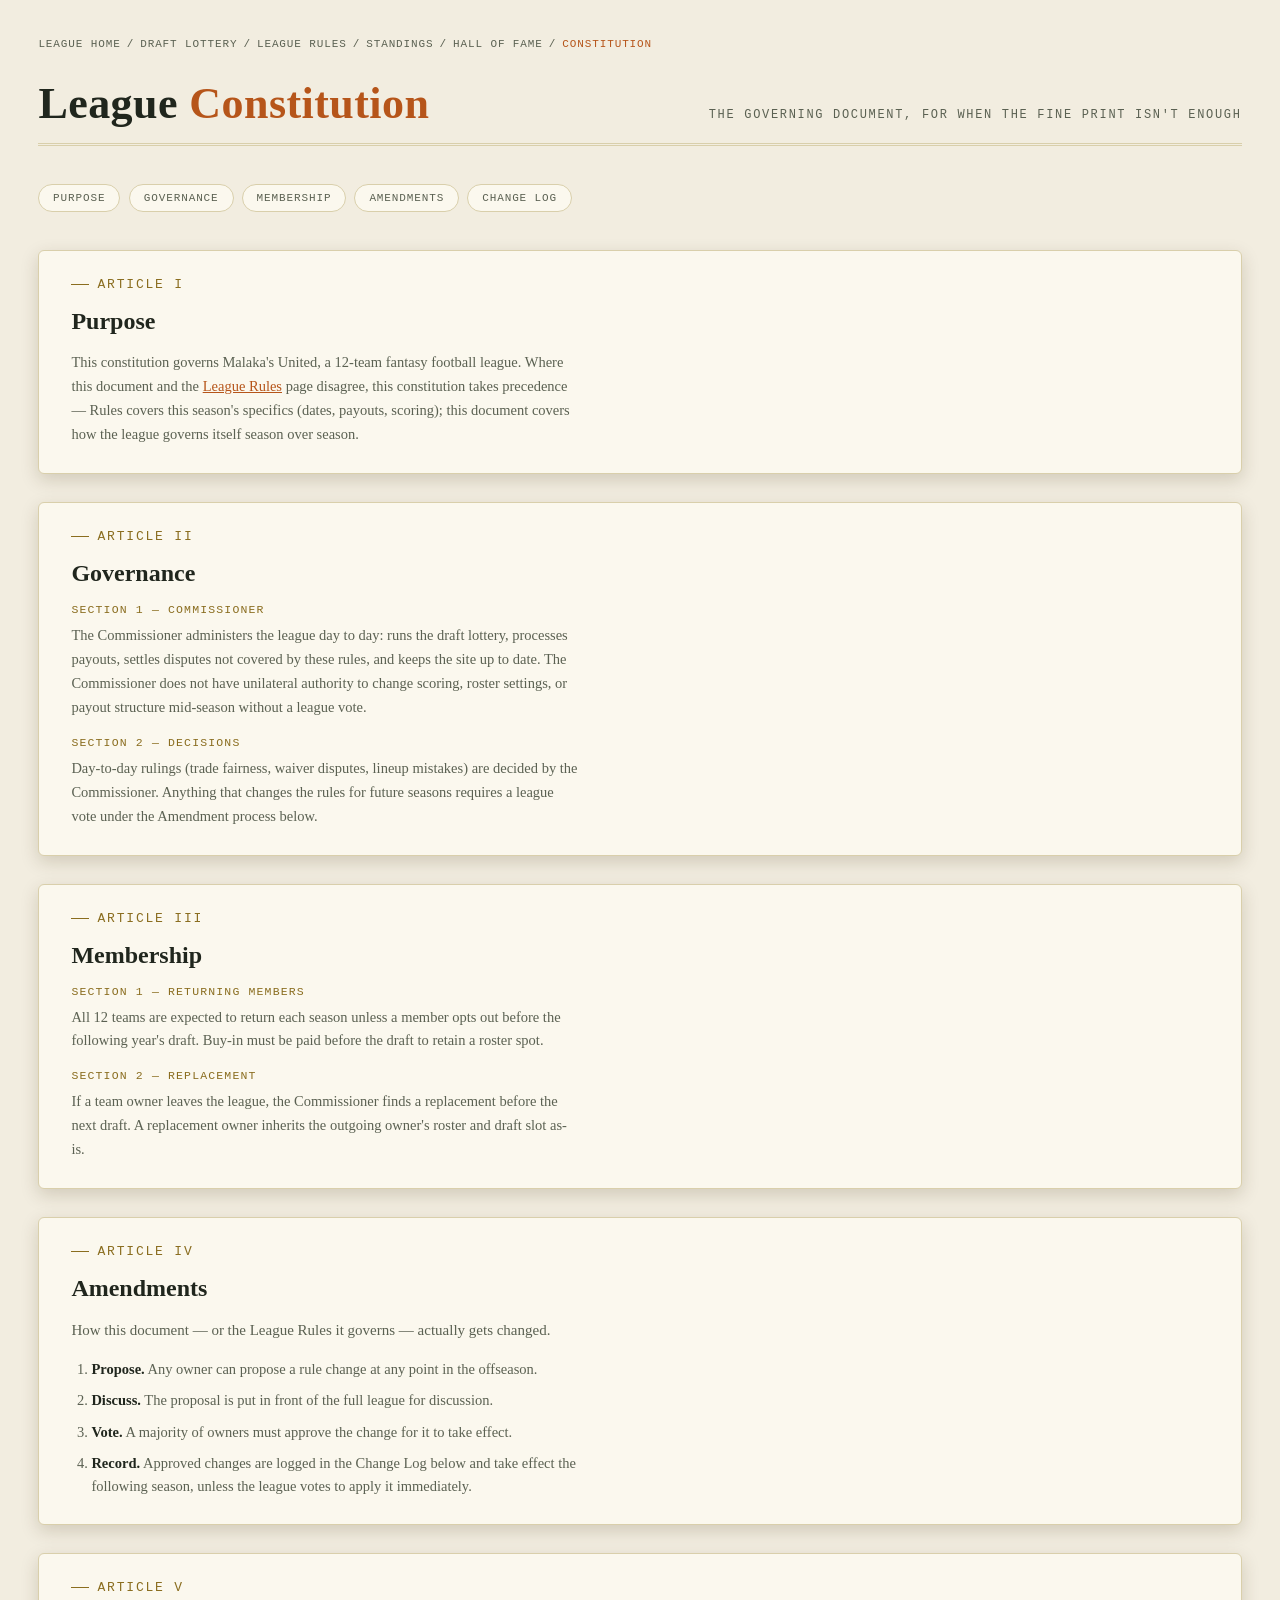
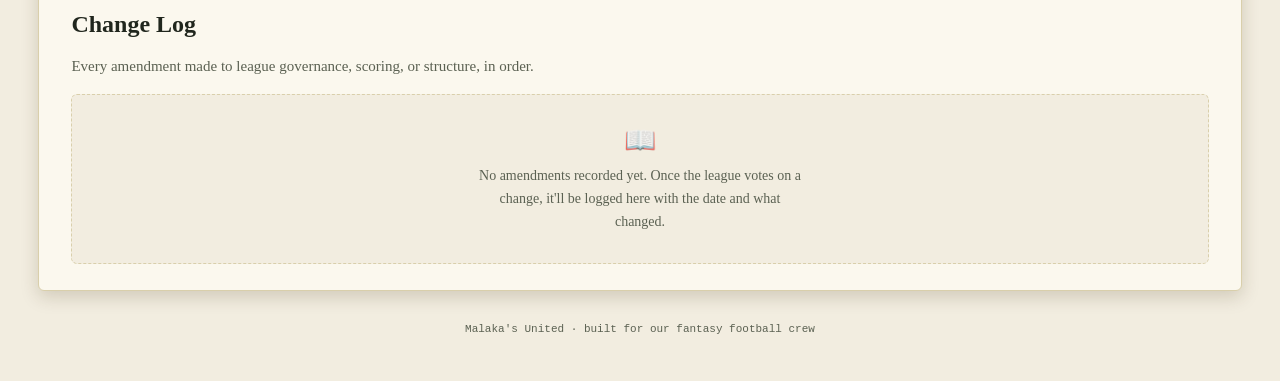
==== constitution.html @ d016aa31 "Add Hall of Fame page with league history synced from ESPN Pulls final standings for every completed" ====
<!doctype html>
<html lang="en">
<head>
<meta charset="utf-8">
<meta name="viewport" content="width=device-width, initial-scale=1">
<title>League Constitution</title>
<style>
  @media (prefers-color-scheme: dark) {
    :root:not([data-theme="light"]) {
      --ground: #0a120d;
      --track: #132018;
      --track-line: #24382c;
      --rail: #f4efe2;
      --rail-dim: #a9b8ac;
      --paper: #16261c;
      --paper-line: #2b3f31;
      --accent: #ffb020;
      --accent-dim: #a87418;
      --brass: #c9a227;
      --win: #7fd858;
      --shadow: rgba(0,0,0,0.5);
    }
  }
  :root[data-theme="dark"] {
    --ground: #0a120d;
    --track: #132018;
    --track-line: #24382c;
    --rail: #f4efe2;
    --rail-dim: #a9b8ac;
    --paper: #16261c;
    --paper-line: #2b3f31;
    --accent: #ffb020;
    --accent-dim: #a87418;
    --brass: #c9a227;
    --win: #7fd858;
    --shadow: rgba(0,0,0,0.5);
  }
  :root {
    --ground: #f2ede0;
    --track: #dcd0ad;
    --track-line: #c3b489;
    --rail: #20261d;
    --rail-dim: #5b6152;
    --paper: #fbf8ee;
    --paper-line: #d9cfab;
    --accent: #b6551a;
    --accent-dim: #8a4114;
    --brass: #8a6d1f;
    --win: #2f7a2f;
    --shadow: rgba(60,45,10,0.18);
  }

  * { box-sizing: border-box; }
  body {
    background: var(--ground);
    color: var(--rail);
    font-family: Georgia, "Iowan Old Style", "Palatino Linotype", serif;
    margin: 0;
    padding: clamp(16px, 3vw, 40px);
    display: flex;
    flex-direction: column;
    gap: 28px;
    min-height: 100vh;
  }
  ::selection { background: var(--accent); color: var(--ground); }
  h1, h2, h3 { text-wrap: balance; margin: 0; }
  a { color: inherit; }

  .site-nav {
    display: flex;
    align-items: center;
    gap: 6px;
    flex-wrap: wrap;
    font-family: ui-monospace, "SF Mono", Menlo, Consolas, monospace;
    font-size: 11px;
    letter-spacing: 0.08em;
    text-transform: uppercase;
    color: var(--rail-dim);
  }
  .site-nav a { text-decoration: none; color: var(--rail-dim); }
  .site-nav a:hover { color: var(--accent); }
  .site-nav .current { color: var(--accent); }

  .masthead {
    display: flex;
    justify-content: space-between;
    align-items: baseline;
    flex-wrap: wrap;
    gap: 8px 24px;
    border-bottom: 3px double var(--paper-line);
    padding-bottom: 14px;
  }
  .masthead .title {
    font-size: clamp(28px, 4.2vw, 44px);
    font-weight: 700;
    letter-spacing: 0.01em;
  }
  .masthead .title em {
    font-style: normal;
    color: var(--accent);
  }
  .masthead .sub {
    font-family: ui-monospace, "SF Mono", Menlo, Consolas, monospace;
    font-size: 12px;
    letter-spacing: 0.14em;
    text-transform: uppercase;
    color: var(--rail-dim);
  }

  .toc {
    display: flex;
    flex-wrap: wrap;
    gap: 8px;
    position: sticky;
    top: 0;
    z-index: 5;
    background: var(--ground);
    padding: 10px 0;
  }
  .toc a {
    font-family: ui-monospace, monospace;
    font-size: 11px;
    letter-spacing: 0.08em;
    text-transform: uppercase;
    text-decoration: none;
    color: var(--rail-dim);
    border: 1px solid var(--paper-line);
    background: var(--paper);
    border-radius: 999px;
    padding: 7px 14px;
    transition: color 0.15s ease, border-color 0.15s ease;
  }
  .toc a:hover { color: var(--accent); border-color: var(--accent); }

  .section-label {
    font-family: ui-monospace, monospace;
    font-size: 13px;
    letter-spacing: 0.14em;
    text-transform: uppercase;
    color: var(--brass);
    display: flex;
    align-items: center;
    gap: 8px;
  }
  .section-label::before {
    content: "";
    width: 18px;
    height: 1px;
    background: var(--brass);
    display: inline-block;
  }

  .rule-section {
    scroll-margin-top: 56px;
    background: var(--paper);
    border: 1px solid var(--paper-line);
    border-radius: 6px;
    padding: 26px clamp(18px, 3vw, 32px);
    box-shadow: 0 6px 18px var(--shadow);
    display: flex;
    flex-direction: column;
    gap: 16px;
  }
  .rule-section h2 { font-size: 24px; }
  .rule-section > p.lede {
    color: var(--rail-dim);
    font-size: 15px;
    line-height: 1.6;
    max-width: 70ch;
  }
  .rule-section p {
    margin: 0;
    font-size: 14.5px;
    line-height: 1.65;
    color: var(--rail-dim);
    max-width: 70ch;
  }
  .rule-section p strong { color: var(--rail); }
  .rule-section ol, .rule-section ul {
    margin: 0;
    padding-left: 20px;
    display: flex;
    flex-direction: column;
    gap: 8px;
    max-width: 70ch;
  }
  .rule-section li {
    font-size: 14.5px;
    line-height: 1.6;
    color: var(--rail-dim);
  }
  .rule-section li strong { color: var(--rail); }

  .article {
    display: flex;
    flex-direction: column;
    gap: 8px;
  }
  .article-title {
    font-family: ui-monospace, monospace;
    font-size: 11.5px;
    letter-spacing: 0.1em;
    text-transform: uppercase;
    color: var(--brass);
  }

  table {
    width: 100%;
    border-collapse: collapse;
    font-size: 14px;
  }
  .table-wrap { overflow-x: auto; }
  th, td {
    text-align: left;
    padding: 10px 12px;
    border-bottom: 1px solid var(--paper-line);
    vertical-align: top;
  }
  th {
    font-family: ui-monospace, monospace;
    font-size: 10.5px;
    letter-spacing: 0.1em;
    text-transform: uppercase;
    color: var(--rail-dim);
    font-weight: 400;
  }
  tbody tr:last-child td { border-bottom: none; }

  .empty-state {
    display: flex;
    flex-direction: column;
    align-items: center;
    text-align: center;
    gap: 8px;
    padding: 30px 20px;
    border: 1px dashed var(--paper-line);
    border-radius: 6px;
    background: var(--ground);
  }
  .empty-state .icon { font-size: 26px; opacity: 0.8; }
  .empty-state p { margin: 0; color: var(--rail-dim); font-size: 14px; max-width: 46ch; }

  footer {
    font-family: ui-monospace, monospace;
    font-size: 11px;
    color: var(--rail-dim);
    text-align: center;
    padding-top: 4px;
  }
</style>
</head>
<body>

<nav class="site-nav">
  <a href="index.html">League Home</a>
  <span aria-hidden="true">/</span>
  <a href="draft-lottery.html">Draft Lottery</a>
  <span aria-hidden="true">/</span>
  <a href="rules.html">League Rules</a>
  <span aria-hidden="true">/</span>
  <a href="standings.html">Standings</a>
  <span aria-hidden="true">/</span>
  <a href="hall-of-fame.html">Hall of Fame</a>
  <span aria-hidden="true">/</span>
  <span class="current">Constitution</span>
</nav>

<div class="masthead">
  <div class="title">League <em>Constitution</em></div>
  <div class="sub">The governing document, for when the fine print isn't enough</div>
</div>

<nav class="toc">
  <a href="#purpose">Purpose</a>
  <a href="#governance">Governance</a>
  <a href="#membership">Membership</a>
  <a href="#amendments">Amendments</a>
  <a href="#changelog">Change Log</a>
</nav>

<section class="rule-section" id="purpose">
  <div class="section-label">Article I</div>
  <h2>Purpose</h2>
  <p>
    This constitution governs Malaka's United, a 12-team fantasy football league. Where this document and the
    <a href="rules.html" style="color: var(--accent);">League Rules</a> page disagree, this constitution takes
    precedence &mdash; Rules covers this season's specifics (dates, payouts, scoring); this document covers how
    the league governs itself season over season.
  </p>
</section>

<section class="rule-section" id="governance">
  <div class="section-label">Article II</div>
  <h2>Governance</h2>

  <div class="article">
    <div class="article-title">Section 1 &mdash; Commissioner</div>
    <p>
      The Commissioner administers the league day to day: runs the draft lottery, processes payouts, settles
      disputes not covered by these rules, and keeps the site up to date. The Commissioner does not have unilateral
      authority to change scoring, roster settings, or payout structure mid-season without a league vote.
    </p>
  </div>

  <div class="article">
    <div class="article-title">Section 2 &mdash; Decisions</div>
    <p>
      Day-to-day rulings (trade fairness, waiver disputes, lineup mistakes) are decided by the Commissioner.
      Anything that changes the rules for future seasons requires a league vote under the Amendment process below.
    </p>
  </div>
</section>

<section class="rule-section" id="membership">
  <div class="section-label">Article III</div>
  <h2>Membership</h2>

  <div class="article">
    <div class="article-title">Section 1 &mdash; Returning Members</div>
    <p>
      All 12 teams are expected to return each season unless a member opts out before the following year's draft.
      Buy-in must be paid before the draft to retain a roster spot.
    </p>
  </div>

  <div class="article">
    <div class="article-title">Section 2 &mdash; Replacement</div>
    <p>
      If a team owner leaves the league, the Commissioner finds a replacement before the next draft. A
      replacement owner inherits the outgoing owner's roster and draft slot as-is.
    </p>
  </div>
</section>

<section class="rule-section" id="amendments">
  <div class="section-label">Article IV</div>
  <h2>Amendments</h2>
  <p class="lede">How this document &mdash; or the League Rules it governs &mdash; actually gets changed.</p>
  <ol>
    <li><strong>Propose.</strong> Any owner can propose a rule change at any point in the offseason.</li>
    <li><strong>Discuss.</strong> The proposal is put in front of the full league for discussion.</li>
    <li><strong>Vote.</strong> A majority of owners must approve the change for it to take effect.</li>
    <li><strong>Record.</strong> Approved changes are logged in the Change Log below and take effect the following season, unless the league votes to apply it immediately.</li>
  </ol>
</section>

<section class="rule-section" id="changelog">
  <div class="section-label">Article V</div>
  <h2>Change Log</h2>
  <p class="lede">Every amendment made to league governance, scoring, or structure, in order.</p>
  <div id="changelogContent"></div>
</section>

<footer>Malaka's United &middot; built for our fantasy football crew</footer>

<script>
(function () {
  "use strict";

  // ---- EDIT THIS SECTION as amendments get voted in -------------------------
  // Add one entry per approved change: { date: "Month Year", summary: "What changed and why." }
  var CHANGELOG = [];
  // ------------------------------------------------------------------------

  var el = document.getElementById("changelogContent");

  if (!CHANGELOG.length) {
    el.innerHTML =
      '<div class="empty-state"><div class="icon">📖</div>' +
      "<p>No amendments recorded yet. Once the league votes on a change, it'll be logged here with the date and what changed.</p></div>";
  } else {
    var rows = CHANGELOG.map(function (c) {
      return "<tr><td>" + c.date + "</td><td>" + c.summary + "</td></tr>";
    }).join("");
    el.innerHTML =
      '<div class="table-wrap"><table><thead><tr><th>Date</th><th>Change</th></tr></thead><tbody>' +
      rows + "</tbody></table></div>";
  }
})();
</script>

</body>
</html>
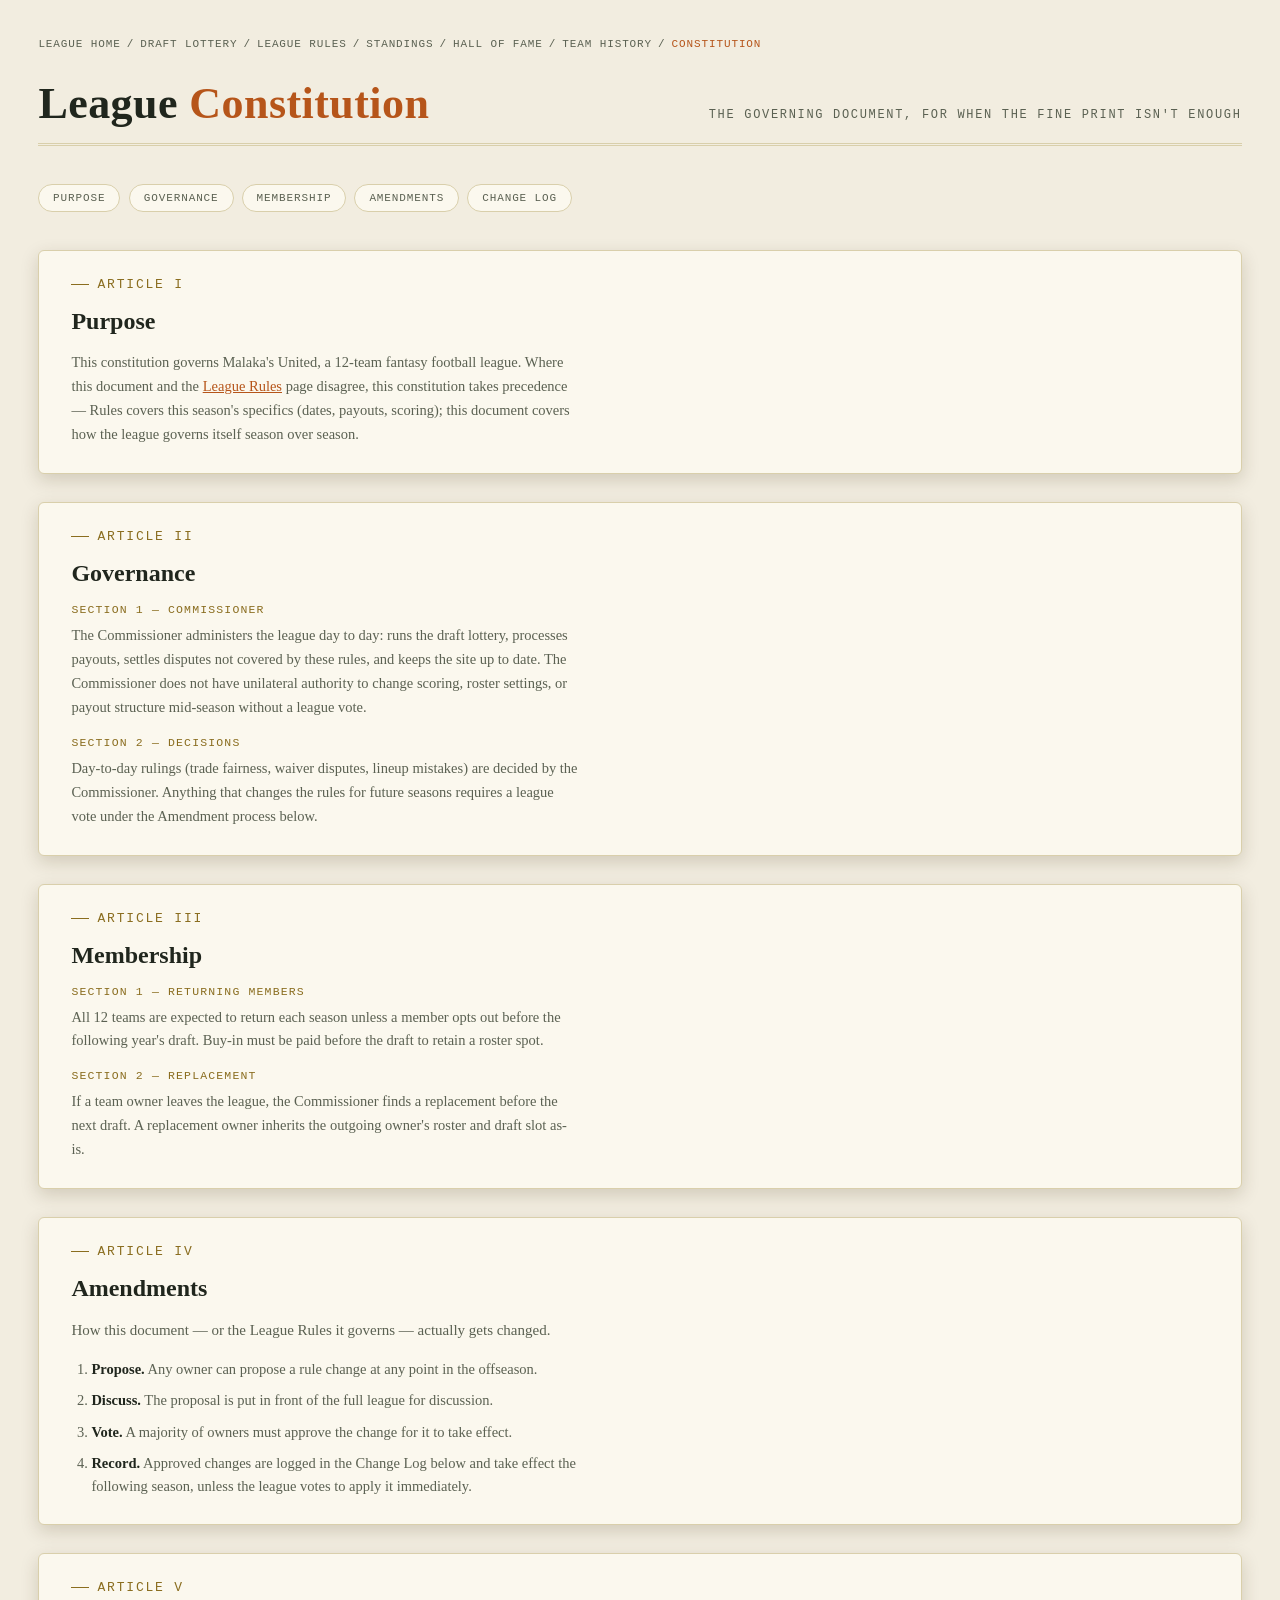
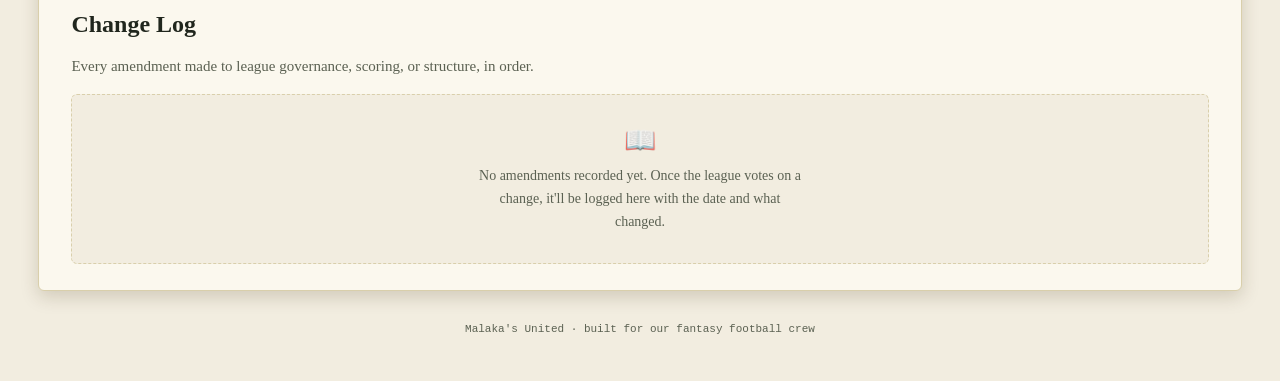
==== commit 351b7ada: "Add Team History page: scoring trends, career W-L, and head-to-head Points for/against by season (to" ====
--- a/constitution.html
+++ b/constitution.html
@@ -262,6 +262,8 @@
   <span aria-hidden="true">/</span>
   <a href="hall-of-fame.html">Hall of Fame</a>
   <span aria-hidden="true">/</span>
+  <a href="team-history.html">Team History</a>
+  <span aria-hidden="true">/</span>
   <span class="current">Constitution</span>
 </nav>
 
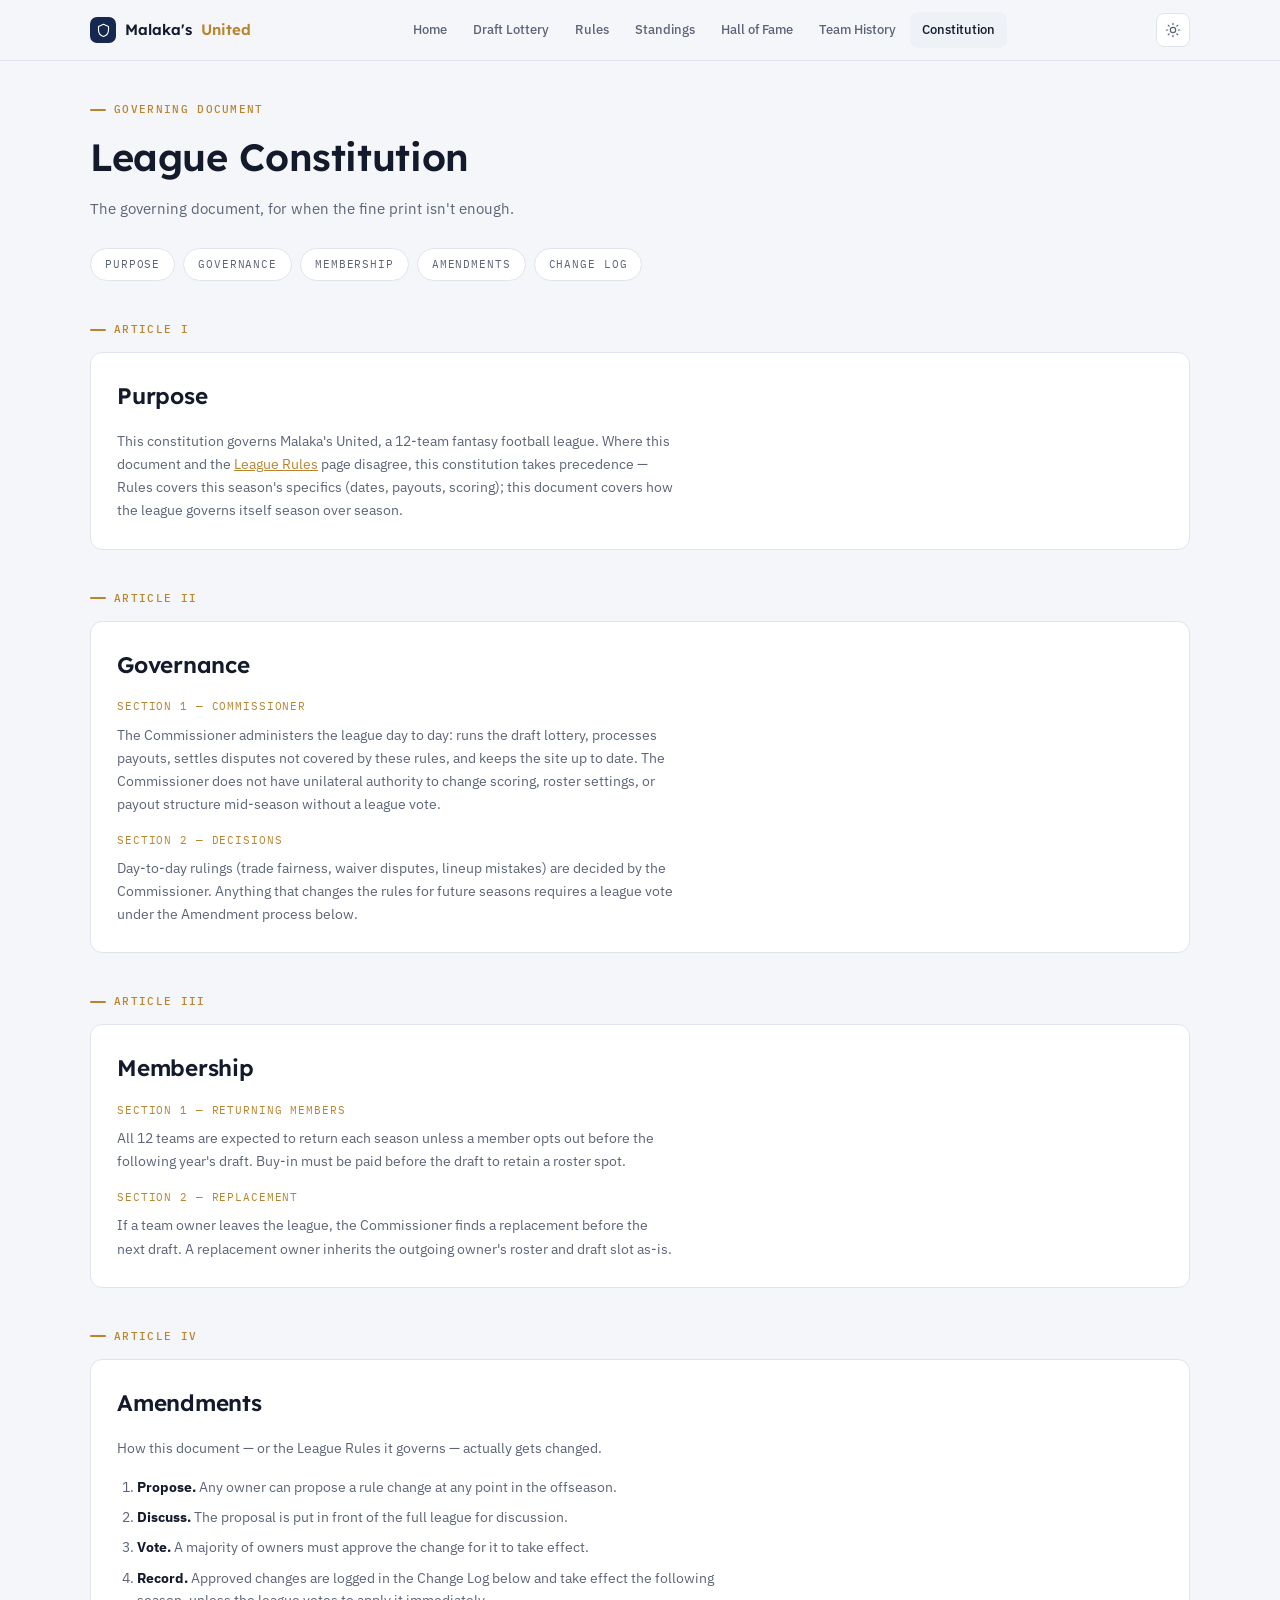
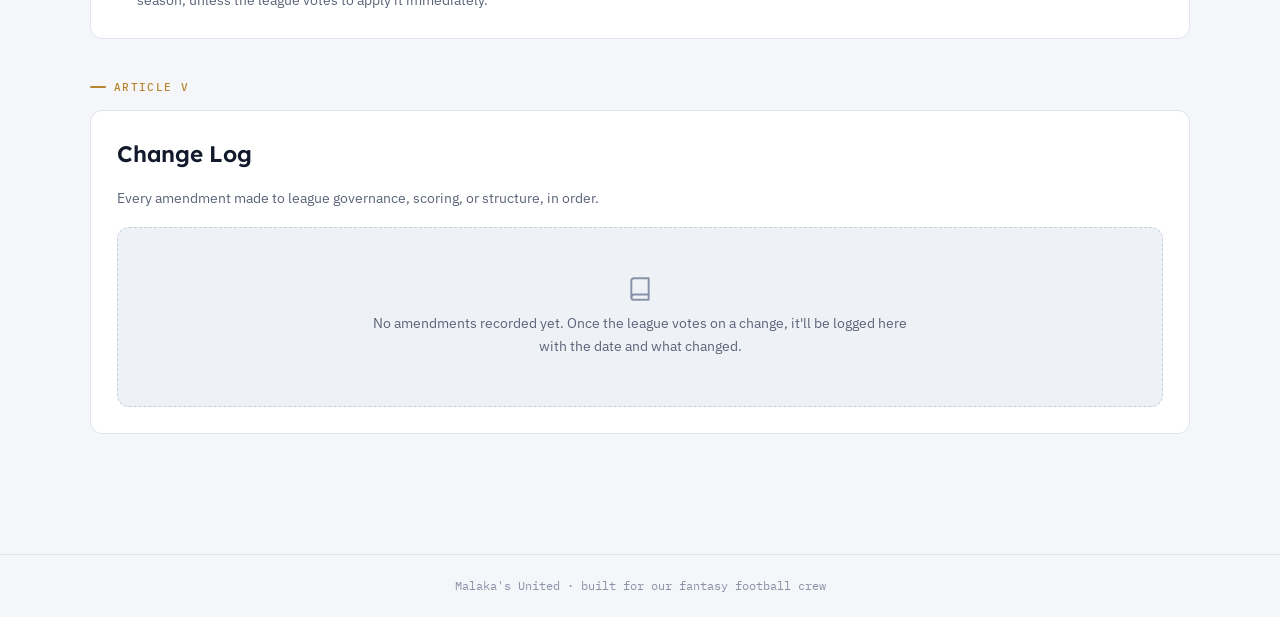
==== commit 87454cac: "Revamp entire site with a modern design system + dark/light toggle Replaces the vintage racing/parch" ====
--- a/constitution.html
+++ b/constitution.html
@@ -4,179 +4,41 @@
 <meta charset="utf-8">
 <meta name="viewport" content="width=device-width, initial-scale=1">
 <title>League Constitution</title>
+<script>(function(){try{var t=localStorage.getItem("malaka-theme");if(t==="light"||t==="dark")document.documentElement.setAttribute("data-theme",t);}catch(e){}})();</script>
+<link rel="preconnect" href="https://fonts.googleapis.com">
+<link rel="preconnect" href="https://fonts.gstatic.com" crossorigin>
+<link href="https://fonts.googleapis.com/css2?family=Lexend:wght@500;600;700&family=IBM+Plex+Sans:wght@400;500;600&family=IBM+Plex+Mono:wght@400;500&display=swap" rel="stylesheet">
+<link rel="stylesheet" href="assets/theme.css">
 <style>
-  @media (prefers-color-scheme: dark) {
-    :root:not([data-theme="light"]) {
-      --ground: #0a120d;
-      --track: #132018;
-      --track-line: #24382c;
-      --rail: #f4efe2;
-      --rail-dim: #a9b8ac;
-      --paper: #16261c;
-      --paper-line: #2b3f31;
-      --accent: #ffb020;
-      --accent-dim: #a87418;
-      --brass: #c9a227;
-      --win: #7fd858;
-      --shadow: rgba(0,0,0,0.5);
-    }
-  }
-  :root[data-theme="dark"] {
-    --ground: #0a120d;
-    --track: #132018;
-    --track-line: #24382c;
-    --rail: #f4efe2;
-    --rail-dim: #a9b8ac;
-    --paper: #16261c;
-    --paper-line: #2b3f31;
-    --accent: #ffb020;
-    --accent-dim: #a87418;
-    --brass: #c9a227;
-    --win: #7fd858;
-    --shadow: rgba(0,0,0,0.5);
-  }
-  :root {
-    --ground: #f2ede0;
-    --track: #dcd0ad;
-    --track-line: #c3b489;
-    --rail: #20261d;
-    --rail-dim: #5b6152;
-    --paper: #fbf8ee;
-    --paper-line: #d9cfab;
-    --accent: #b6551a;
-    --accent-dim: #8a4114;
-    --brass: #8a6d1f;
-    --win: #2f7a2f;
-    --shadow: rgba(60,45,10,0.18);
-  }
-
-  * { box-sizing: border-box; }
-  body {
-    background: var(--ground);
-    color: var(--rail);
-    font-family: Georgia, "Iowan Old Style", "Palatino Linotype", serif;
-    margin: 0;
-    padding: clamp(16px, 3vw, 40px);
-    display: flex;
-    flex-direction: column;
-    gap: 28px;
-    min-height: 100vh;
-  }
-  ::selection { background: var(--accent); color: var(--ground); }
-  h1, h2, h3 { text-wrap: balance; margin: 0; }
-  a { color: inherit; }
-
-  .site-nav {
-    display: flex;
-    align-items: center;
-    gap: 6px;
-    flex-wrap: wrap;
-    font-family: ui-monospace, "SF Mono", Menlo, Consolas, monospace;
-    font-size: 11px;
-    letter-spacing: 0.08em;
-    text-transform: uppercase;
-    color: var(--rail-dim);
-  }
-  .site-nav a { text-decoration: none; color: var(--rail-dim); }
-  .site-nav a:hover { color: var(--accent); }
-  .site-nav .current { color: var(--accent); }
-
-  .masthead {
-    display: flex;
-    justify-content: space-between;
-    align-items: baseline;
-    flex-wrap: wrap;
-    gap: 8px 24px;
-    border-bottom: 3px double var(--paper-line);
-    padding-bottom: 14px;
-  }
-  .masthead .title {
-    font-size: clamp(28px, 4.2vw, 44px);
-    font-weight: 700;
-    letter-spacing: 0.01em;
-  }
-  .masthead .title em {
-    font-style: normal;
-    color: var(--accent);
-  }
-  .masthead .sub {
-    font-family: ui-monospace, "SF Mono", Menlo, Consolas, monospace;
-    font-size: 12px;
-    letter-spacing: 0.14em;
-    text-transform: uppercase;
-    color: var(--rail-dim);
-  }
-
   .toc {
     display: flex;
     flex-wrap: wrap;
     gap: 8px;
-    position: sticky;
-    top: 0;
-    z-index: 5;
-    background: var(--ground);
-    padding: 10px 0;
   }
   .toc a {
-    font-family: ui-monospace, monospace;
+    font-family: "IBM Plex Mono", monospace;
     font-size: 11px;
     letter-spacing: 0.08em;
     text-transform: uppercase;
     text-decoration: none;
-    color: var(--rail-dim);
-    border: 1px solid var(--paper-line);
-    background: var(--paper);
+    color: var(--text-dim);
+    border: 1px solid var(--border);
+    background: var(--surface);
     border-radius: 999px;
     padding: 7px 14px;
-    transition: color 0.15s ease, border-color 0.15s ease;
-  }
-  .toc a:hover { color: var(--accent); border-color: var(--accent); }
-
-  .section-label {
-    font-family: ui-monospace, monospace;
-    font-size: 13px;
-    letter-spacing: 0.14em;
-    text-transform: uppercase;
-    color: var(--brass);
-    display: flex;
-    align-items: center;
-    gap: 8px;
-  }
-  .section-label::before {
-    content: "";
-    width: 18px;
-    height: 1px;
-    background: var(--brass);
-    display: inline-block;
-  }
-
-  .rule-section {
-    scroll-margin-top: 56px;
-    background: var(--paper);
-    border: 1px solid var(--paper-line);
-    border-radius: 6px;
-    padding: 26px clamp(18px, 3vw, 32px);
-    box-shadow: 0 6px 18px var(--shadow);
-    display: flex;
-    flex-direction: column;
-    gap: 16px;
-  }
-  .rule-section h2 { font-size: 24px; }
-  .rule-section > p.lede {
-    color: var(--rail-dim);
-    font-size: 15px;
-    line-height: 1.6;
+    transition: color 0.15s ease, border-color 0.15s ease, background 0.15s ease;
+  }
+  .toc a:hover { color: var(--accent); border-color: var(--border-strong); background: var(--surface-2); }
+
+  .panel p, .panel .lede {
+    margin: 0;
+    font-size: 14px;
+    line-height: 1.65;
+    color: var(--text-dim);
     max-width: 70ch;
   }
-  .rule-section p {
-    margin: 0;
-    font-size: 14.5px;
-    line-height: 1.65;
-    color: var(--rail-dim);
-    max-width: 70ch;
-  }
-  .rule-section p strong { color: var(--rail); }
-  .rule-section ol, .rule-section ul {
+  .panel p strong { color: var(--text); }
+  .panel ol, .panel ul {
     margin: 0;
     padding-left: 20px;
     display: flex;
@@ -184,12 +46,12 @@
     gap: 8px;
     max-width: 70ch;
   }
-  .rule-section li {
-    font-size: 14.5px;
+  .panel li {
+    font-size: 14px;
     line-height: 1.6;
-    color: var(--rail-dim);
-  }
-  .rule-section li strong { color: var(--rail); }
+    color: var(--text-dim);
+  }
+  .panel li strong { color: var(--text); }
 
   .article {
     display: flex;
@@ -197,164 +59,149 @@
     gap: 8px;
   }
   .article-title {
-    font-family: ui-monospace, monospace;
-    font-size: 11.5px;
-    letter-spacing: 0.1em;
+    font-family: "IBM Plex Mono", monospace;
+    font-size: 11px;
+    letter-spacing: 0.08em;
     text-transform: uppercase;
-    color: var(--brass);
-  }
-
-  table {
-    width: 100%;
-    border-collapse: collapse;
-    font-size: 14px;
-  }
-  .table-wrap { overflow-x: auto; }
-  th, td {
-    text-align: left;
-    padding: 10px 12px;
-    border-bottom: 1px solid var(--paper-line);
-    vertical-align: top;
-  }
-  th {
-    font-family: ui-monospace, monospace;
-    font-size: 10.5px;
-    letter-spacing: 0.1em;
-    text-transform: uppercase;
-    color: var(--rail-dim);
-    font-weight: 400;
-  }
-  tbody tr:last-child td { border-bottom: none; }
-
-  .empty-state {
-    display: flex;
-    flex-direction: column;
-    align-items: center;
-    text-align: center;
-    gap: 8px;
-    padding: 30px 20px;
-    border: 1px dashed var(--paper-line);
-    border-radius: 6px;
-    background: var(--ground);
-  }
-  .empty-state .icon { font-size: 26px; opacity: 0.8; }
-  .empty-state p { margin: 0; color: var(--rail-dim); font-size: 14px; max-width: 46ch; }
-
-  footer {
-    font-family: ui-monospace, monospace;
-    font-size: 11px;
-    color: var(--rail-dim);
-    text-align: center;
-    padding-top: 4px;
+    color: var(--accent);
   }
 </style>
 </head>
 <body>
 
-<nav class="site-nav">
-  <a href="index.html">League Home</a>
-  <span aria-hidden="true">/</span>
-  <a href="draft-lottery.html">Draft Lottery</a>
-  <span aria-hidden="true">/</span>
-  <a href="rules.html">League Rules</a>
-  <span aria-hidden="true">/</span>
-  <a href="standings.html">Standings</a>
-  <span aria-hidden="true">/</span>
-  <a href="hall-of-fame.html">Hall of Fame</a>
-  <span aria-hidden="true">/</span>
-  <a href="team-history.html">Team History</a>
-  <span aria-hidden="true">/</span>
-  <span class="current">Constitution</span>
-</nav>
-
-<div class="masthead">
-  <div class="title">League <em>Constitution</em></div>
-  <div class="sub">The governing document, for when the fine print isn't enough</div>
-</div>
-
-<nav class="toc">
-  <a href="#purpose">Purpose</a>
-  <a href="#governance">Governance</a>
-  <a href="#membership">Membership</a>
-  <a href="#amendments">Amendments</a>
-  <a href="#changelog">Change Log</a>
-</nav>
-
-<section class="rule-section" id="purpose">
-  <div class="section-label">Article I</div>
-  <h2>Purpose</h2>
-  <p>
-    This constitution governs Malaka's United, a 12-team fantasy football league. Where this document and the
-    <a href="rules.html" style="color: var(--accent);">League Rules</a> page disagree, this constitution takes
-    precedence &mdash; Rules covers this season's specifics (dates, payouts, scoring); this document covers how
-    the league governs itself season over season.
-  </p>
-</section>
-
-<section class="rule-section" id="governance">
-  <div class="section-label">Article II</div>
-  <h2>Governance</h2>
-
-  <div class="article">
-    <div class="article-title">Section 1 &mdash; Commissioner</div>
-    <p>
-      The Commissioner administers the league day to day: runs the draft lottery, processes payouts, settles
-      disputes not covered by these rules, and keeps the site up to date. The Commissioner does not have unilateral
-      authority to change scoring, roster settings, or payout structure mid-season without a league vote.
-    </p>
-  </div>
-
-  <div class="article">
-    <div class="article-title">Section 2 &mdash; Decisions</div>
-    <p>
-      Day-to-day rulings (trade fairness, waiver disputes, lineup mistakes) are decided by the Commissioner.
-      Anything that changes the rules for future seasons requires a league vote under the Amendment process below.
-    </p>
-  </div>
-</section>
-
-<section class="rule-section" id="membership">
-  <div class="section-label">Article III</div>
-  <h2>Membership</h2>
-
-  <div class="article">
-    <div class="article-title">Section 1 &mdash; Returning Members</div>
-    <p>
-      All 12 teams are expected to return each season unless a member opts out before the following year's draft.
-      Buy-in must be paid before the draft to retain a roster spot.
-    </p>
-  </div>
-
-  <div class="article">
-    <div class="article-title">Section 2 &mdash; Replacement</div>
-    <p>
-      If a team owner leaves the league, the Commissioner finds a replacement before the next draft. A
-      replacement owner inherits the outgoing owner's roster and draft slot as-is.
-    </p>
-  </div>
-</section>
-
-<section class="rule-section" id="amendments">
-  <div class="section-label">Article IV</div>
-  <h2>Amendments</h2>
-  <p class="lede">How this document &mdash; or the League Rules it governs &mdash; actually gets changed.</p>
-  <ol>
-    <li><strong>Propose.</strong> Any owner can propose a rule change at any point in the offseason.</li>
-    <li><strong>Discuss.</strong> The proposal is put in front of the full league for discussion.</li>
-    <li><strong>Vote.</strong> A majority of owners must approve the change for it to take effect.</li>
-    <li><strong>Record.</strong> Approved changes are logged in the Change Log below and take effect the following season, unless the league votes to apply it immediately.</li>
-  </ol>
-</section>
-
-<section class="rule-section" id="changelog">
-  <div class="section-label">Article V</div>
-  <h2>Change Log</h2>
-  <p class="lede">Every amendment made to league governance, scoring, or structure, in order.</p>
-  <div id="changelogContent"></div>
-</section>
-
-<footer>Malaka's United &middot; built for our fantasy football crew</footer>
-
+<header class="navbar">
+  <div class="navbar-inner">
+    <a class="brand" href="index.html">
+      <span class="crest">
+        <svg class="icon" viewBox="0 0 24 24"><path d="M12 2 4 5.5v5.5c0 5.2 3.4 9 8 10.5 4.6-1.5 8-5.3 8-10.5V5.5z"/></svg>
+      </span>
+      Malaka's <em>United</em>
+    </a>
+    <nav class="nav-links">
+      <a href="index.html">Home</a>
+      <a href="draft-lottery.html">Draft Lottery</a>
+      <a href="rules.html">Rules</a>
+      <a href="standings.html">Standings</a>
+      <a href="hall-of-fame.html">Hall of Fame</a>
+      <a href="team-history.html">Team History</a>
+      <a href="constitution.html" class="current">Constitution</a>
+    </nav>
+    <div class="nav-right">
+      <button class="theme-toggle" type="button">
+        <svg class="icon icon-sun" viewBox="0 0 24 24"><circle cx="12" cy="12" r="4"/><path d="M12 2v2M12 20v2M4.9 4.9l1.4 1.4M17.7 17.7l1.4 1.4M2 12h2M20 12h2M4.9 19.1l1.4-1.4M17.7 6.3l1.4-1.4"/></svg>
+        <svg class="icon icon-moon" viewBox="0 0 24 24"><path d="M20 14.5A8.5 8.5 0 1 1 9.5 4a7 7 0 0 0 10.5 10.5z"/></svg>
+      </button>
+      <button class="nav-menu-btn" type="button" aria-label="Menu" aria-expanded="false">
+        <svg class="icon" viewBox="0 0 24 24"><line x1="3" y1="6" x2="21" y2="6"/><line x1="3" y1="12" x2="21" y2="12"/><line x1="3" y1="18" x2="21" y2="18"/></svg>
+      </button>
+    </div>
+  </div>
+</header>
+
+<main class="page-shell">
+
+  <div class="page-head">
+    <div class="eyebrow">Governing Document</div>
+    <h1 class="page-title">League Constitution</h1>
+    <p class="page-sub">The governing document, for when the fine print isn't enough.</p>
+  </div>
+
+  <nav class="toc">
+    <a href="#purpose">Purpose</a>
+    <a href="#governance">Governance</a>
+    <a href="#membership">Membership</a>
+    <a href="#amendments">Amendments</a>
+    <a href="#changelog">Change Log</a>
+  </nav>
+
+  <div class="section" id="purpose">
+    <div class="eyebrow">Article I</div>
+    <div class="panel">
+      <h2>Purpose</h2>
+      <p>
+        This constitution governs Malaka's United, a 12-team fantasy football league. Where this document and the
+        <a href="rules.html" style="color: var(--accent);">League Rules</a> page disagree, this constitution takes
+        precedence &mdash; Rules covers this season's specifics (dates, payouts, scoring); this document covers how
+        the league governs itself season over season.
+      </p>
+    </div>
+  </div>
+
+  <div class="section" id="governance">
+    <div class="eyebrow">Article II</div>
+    <div class="panel">
+      <h2>Governance</h2>
+
+      <div class="article">
+        <div class="article-title">Section 1 &mdash; Commissioner</div>
+        <p>
+          The Commissioner administers the league day to day: runs the draft lottery, processes payouts, settles
+          disputes not covered by these rules, and keeps the site up to date. The Commissioner does not have unilateral
+          authority to change scoring, roster settings, or payout structure mid-season without a league vote.
+        </p>
+      </div>
+
+      <div class="article">
+        <div class="article-title">Section 2 &mdash; Decisions</div>
+        <p>
+          Day-to-day rulings (trade fairness, waiver disputes, lineup mistakes) are decided by the Commissioner.
+          Anything that changes the rules for future seasons requires a league vote under the Amendment process below.
+        </p>
+      </div>
+    </div>
+  </div>
+
+  <div class="section" id="membership">
+    <div class="eyebrow">Article III</div>
+    <div class="panel">
+      <h2>Membership</h2>
+
+      <div class="article">
+        <div class="article-title">Section 1 &mdash; Returning Members</div>
+        <p>
+          All 12 teams are expected to return each season unless a member opts out before the following year's draft.
+          Buy-in must be paid before the draft to retain a roster spot.
+        </p>
+      </div>
+
+      <div class="article">
+        <div class="article-title">Section 2 &mdash; Replacement</div>
+        <p>
+          If a team owner leaves the league, the Commissioner finds a replacement before the next draft. A
+          replacement owner inherits the outgoing owner's roster and draft slot as-is.
+        </p>
+      </div>
+    </div>
+  </div>
+
+  <div class="section" id="amendments">
+    <div class="eyebrow">Article IV</div>
+    <div class="panel">
+      <h2>Amendments</h2>
+      <p class="lede">How this document &mdash; or the League Rules it governs &mdash; actually gets changed.</p>
+      <ol>
+        <li><strong>Propose.</strong> Any owner can propose a rule change at any point in the offseason.</li>
+        <li><strong>Discuss.</strong> The proposal is put in front of the full league for discussion.</li>
+        <li><strong>Vote.</strong> A majority of owners must approve the change for it to take effect.</li>
+        <li><strong>Record.</strong> Approved changes are logged in the Change Log below and take effect the following season, unless the league votes to apply it immediately.</li>
+      </ol>
+    </div>
+  </div>
+
+  <div class="section" id="changelog">
+    <div class="eyebrow">Article V</div>
+    <div class="panel">
+      <h2>Change Log</h2>
+      <p class="lede">Every amendment made to league governance, scoring, or structure, in order.</p>
+      <div id="changelogContent"></div>
+    </div>
+  </div>
+
+</main>
+
+<footer class="site-footer">Malaka's United &middot; built for our fantasy football crew</footer>
+
+<script src="assets/theme.js"></script>
 <script>
 (function () {
   "use strict";
@@ -368,7 +215,7 @@
 
   if (!CHANGELOG.length) {
     el.innerHTML =
-      '<div class="empty-state"><div class="icon">📖</div>' +
+      '<div class="empty-state"><svg class="icon" viewBox="0 0 24 24"><path d="M4 19.5A2.5 2.5 0 0 1 6.5 17H20"/><path d="M6.5 2H20v20H6.5A2.5 2.5 0 0 1 4 19.5v-15A2.5 2.5 0 0 1 6.5 2z"/></svg>' +
       "<p>No amendments recorded yet. Once the league votes on a change, it'll be logged here with the date and what changed.</p></div>";
   } else {
     var rows = CHANGELOG.map(function (c) {
--- a/assets/theme.css
+++ b/assets/theme.css
@@ -0,0 +1,477 @@
+/* ==========================================================================
+   Malaka's United — shared design system
+   Navy + gold sports-club palette. Two themes: light (default) and dark,
+   toggled via [data-theme] on <html>. See assets/theme.js for the toggle
+   and assets/theme-init.js (inlined per-page) for FOUC-free theme restore.
+   ========================================================================== */
+
+:root {
+  /* brand + accent are stable across themes */
+  --accent: #b8842e;
+  --accent-soft: #f4e4c8;
+  --accent-contrast: #2a1c04;
+
+  --win: #1f8a4c;
+  --loss: #c1432f;
+  --tie: #8992a8;
+
+  /* light theme surface system */
+  --bg: #f5f6f9;
+  --surface: #ffffff;
+  --surface-2: #eef1f6;
+  --surface-raised: #ffffff;
+  --border: #e0e4ec;
+  --border-strong: #c7ceda;
+  --text: #131a2c;
+  --text-dim: #5b6478;
+  --text-faint: #8992a8;
+  --brand: #142850;
+  --brand-contrast: #ffffff;
+  --shadow: rgba(20, 32, 64, 0.08);
+  --shadow-strong: rgba(20, 32, 64, 0.14);
+  --focus-ring: #4d6dc9;
+  --scrim: rgba(12, 16, 28, 0.55);
+}
+
+@media (prefers-color-scheme: dark) {
+  :root:not([data-theme="light"]) {
+    --accent: #dba84a;
+    --accent-soft: #3a2c10;
+    --accent-contrast: #2a1c04;
+
+    --win: #3ecf7e;
+    --loss: #ef6b57;
+    --tie: #8992a8;
+
+    --bg: #0a0d15;
+    --surface: #12151f;
+    --surface-2: #171b28;
+    --surface-raised: #1a1e2c;
+    --border: #262b3b;
+    --border-strong: #333a4f;
+    --text: #eef1f7;
+    --text-dim: #9aa3ba;
+    --text-faint: #6b7389;
+    --brand: #223a70;
+    --brand-contrast: #f4f6fb;
+    --shadow: rgba(0, 0, 0, 0.35);
+    --shadow-strong: rgba(0, 0, 0, 0.5);
+    --focus-ring: #7c9cf0;
+    --scrim: rgba(4, 6, 12, 0.7);
+  }
+}
+
+:root[data-theme="dark"] {
+  --accent: #dba84a;
+  --accent-soft: #3a2c10;
+  --accent-contrast: #2a1c04;
+
+  --win: #3ecf7e;
+  --loss: #ef6b57;
+  --tie: #8992a8;
+
+  --bg: #0a0d15;
+  --surface: #12151f;
+  --surface-2: #171b28;
+  --surface-raised: #1a1e2c;
+  --border: #262b3b;
+  --border-strong: #333a4f;
+  --text: #eef1f7;
+  --text-dim: #9aa3ba;
+  --text-faint: #6b7389;
+  --brand: #223a70;
+  --brand-contrast: #f4f6fb;
+  --shadow: rgba(0, 0, 0, 0.35);
+  --shadow-strong: rgba(0, 0, 0, 0.5);
+  --focus-ring: #7c9cf0;
+  --scrim: rgba(4, 6, 12, 0.7);
+}
+
+/* ---- reset ---- */
+*, *::before, *::after { box-sizing: border-box; }
+html { -webkit-text-size-adjust: 100%; }
+body {
+  margin: 0;
+  background: var(--bg);
+  color: var(--text);
+  font-family: "IBM Plex Sans", -apple-system, BlinkMacSystemFont, "Segoe UI", sans-serif;
+  font-size: 15px;
+  line-height: 1.55;
+  -webkit-font-smoothing: antialiased;
+}
+h1, h2, h3, h4 { margin: 0; text-wrap: balance; font-family: "Lexend", "IBM Plex Sans", sans-serif; font-weight: 600; letter-spacing: -0.01em; }
+p { margin: 0; }
+a { color: inherit; }
+img { max-width: 100%; display: block; }
+button { font: inherit; }
+::selection { background: var(--accent-soft); color: var(--accent-contrast); }
+
+:focus-visible {
+  outline: 2px solid var(--focus-ring);
+  outline-offset: 2px;
+}
+
+.mono {
+  font-family: "IBM Plex Mono", ui-monospace, Menlo, Consolas, monospace;
+}
+.eyebrow {
+  font-family: "IBM Plex Mono", ui-monospace, monospace;
+  font-size: 11px;
+  font-weight: 500;
+  letter-spacing: 0.12em;
+  text-transform: uppercase;
+  color: var(--accent);
+  display: flex;
+  align-items: center;
+  gap: 8px;
+}
+.eyebrow::before {
+  content: "";
+  width: 16px;
+  height: 2px;
+  background: var(--accent);
+  display: inline-block;
+  border-radius: 1px;
+}
+.text-dim { color: var(--text-dim); }
+.text-faint { color: var(--text-faint); }
+
+/* ---- layout shell ---- */
+.page-shell {
+  max-width: 1180px;
+  margin: 0 auto;
+  padding: 0 clamp(16px, 4vw, 40px) 64px;
+}
+.page-head {
+  display: flex;
+  flex-direction: column;
+  gap: 10px;
+  padding: 40px 0 28px;
+}
+.page-head .page-title {
+  font-size: clamp(28px, 4vw, 38px);
+}
+.page-head .page-sub {
+  font-size: 15px;
+  color: var(--text-dim);
+  max-width: 62ch;
+}
+.stack { display: flex; flex-direction: column; gap: 14px; }
+.section { display: flex; flex-direction: column; gap: 14px; margin-top: 40px; }
+.section:first-of-type { margin-top: 0; }
+
+/* ---- navbar ---- */
+.navbar {
+  position: sticky;
+  top: 0;
+  z-index: 40;
+  background: color-mix(in srgb, var(--bg) 88%, transparent);
+  backdrop-filter: blur(10px);
+  -webkit-backdrop-filter: blur(10px);
+  border-bottom: 1px solid var(--border);
+}
+.navbar-inner {
+  max-width: 1180px;
+  margin: 0 auto;
+  padding: 0 clamp(16px, 4vw, 40px);
+  height: 60px;
+  display: flex;
+  align-items: center;
+  justify-content: space-between;
+  gap: 20px;
+}
+.brand {
+  display: flex;
+  align-items: center;
+  gap: 9px;
+  text-decoration: none;
+  color: var(--text);
+  font-family: "Lexend", sans-serif;
+  font-weight: 600;
+  font-size: 15px;
+  white-space: nowrap;
+}
+.brand .crest {
+  width: 26px;
+  height: 26px;
+  border-radius: 7px;
+  background: var(--brand);
+  color: var(--brand-contrast);
+  display: flex;
+  align-items: center;
+  justify-content: center;
+  flex: none;
+}
+.brand .crest svg { width: 15px; height: 15px; }
+.brand em { font-style: normal; color: var(--accent); }
+
+.nav-links {
+  display: flex;
+  align-items: center;
+  gap: 2px;
+  flex-wrap: wrap;
+}
+.nav-links a {
+  font-size: 13px;
+  font-weight: 500;
+  color: var(--text-dim);
+  text-decoration: none;
+  padding: 8px 12px;
+  border-radius: 7px;
+  transition: color 0.15s ease, background 0.15s ease;
+  white-space: nowrap;
+}
+.nav-links a:hover { color: var(--text); background: var(--surface-2); }
+.nav-links a.current { color: var(--text); background: var(--surface-2); }
+
+.nav-right { display: flex; align-items: center; gap: 8px; }
+
+.theme-toggle {
+  display: inline-flex;
+  align-items: center;
+  justify-content: center;
+  width: 34px;
+  height: 34px;
+  border-radius: 8px;
+  border: 1px solid var(--border);
+  background: var(--surface);
+  color: var(--text-dim);
+  cursor: pointer;
+  transition: color 0.15s ease, border-color 0.15s ease, background 0.15s ease;
+  flex: none;
+}
+.theme-toggle:hover { color: var(--text); border-color: var(--border-strong); }
+.theme-toggle svg { width: 16px; height: 16px; }
+.theme-toggle .icon-moon { display: none; }
+:root[data-theme="dark"] .theme-toggle .icon-sun { display: none; }
+:root[data-theme="dark"] .theme-toggle .icon-moon { display: block; }
+@media (prefers-color-scheme: dark) {
+  :root:not([data-theme="light"]) .theme-toggle .icon-sun { display: none; }
+  :root:not([data-theme="light"]) .theme-toggle .icon-moon { display: block; }
+}
+
+.nav-menu-btn {
+  display: none;
+  width: 34px;
+  height: 34px;
+  border-radius: 8px;
+  border: 1px solid var(--border);
+  background: var(--surface);
+  color: var(--text);
+  align-items: center;
+  justify-content: center;
+  cursor: pointer;
+  flex: none;
+}
+.nav-menu-btn svg { width: 17px; height: 17px; }
+
+@media (max-width: 860px) {
+  .nav-links {
+    position: absolute;
+    top: 60px;
+    left: 0;
+    right: 0;
+    background: var(--surface);
+    border-bottom: 1px solid var(--border);
+    flex-direction: column;
+    align-items: stretch;
+    padding: 8px;
+    gap: 2px;
+    display: none;
+    box-shadow: 0 12px 24px var(--shadow);
+  }
+  .nav-links.open { display: flex; }
+  .nav-links a { padding: 11px 12px; }
+  .nav-menu-btn { display: inline-flex; }
+}
+
+/* ---- icons ---- */
+.icon { width: 18px; height: 18px; stroke: currentColor; fill: none; stroke-width: 1.8; stroke-linecap: round; stroke-linejoin: round; flex: none; }
+
+/* ---- buttons ---- */
+.btn {
+  display: inline-flex;
+  align-items: center;
+  justify-content: center;
+  gap: 8px;
+  font-size: 13.5px;
+  font-weight: 600;
+  font-family: "IBM Plex Sans", sans-serif;
+  padding: 9px 16px;
+  border-radius: 8px;
+  border: 1px solid transparent;
+  cursor: pointer;
+  text-decoration: none;
+  transition: transform 0.12s ease, border-color 0.15s ease, background 0.15s ease, opacity 0.15s ease;
+}
+.btn:active { transform: translateY(1px); }
+.btn-primary { background: var(--brand); color: var(--brand-contrast); }
+.btn-primary:hover { opacity: 0.9; }
+.btn-ghost { background: var(--surface); color: var(--text); border-color: var(--border); }
+.btn-ghost:hover { border-color: var(--border-strong); }
+.btn-accent { background: var(--accent); color: var(--accent-contrast); }
+.btn-accent:hover { opacity: 0.92; }
+.btn-sm { padding: 6px 11px; font-size: 12.5px; border-radius: 7px; }
+
+/* ---- cards ---- */
+.card-grid {
+  display: grid;
+  grid-template-columns: repeat(auto-fit, minmax(250px, 1fr));
+  gap: 14px;
+}
+.card {
+  background: var(--surface);
+  border: 1px solid var(--border);
+  border-radius: 12px;
+  padding: 20px;
+  display: flex;
+  flex-direction: column;
+  gap: 10px;
+  text-decoration: none;
+  color: var(--text);
+  transition: border-color 0.15s ease, transform 0.15s ease, box-shadow 0.15s ease;
+}
+.card:hover { border-color: var(--border-strong); transform: translateY(-2px); box-shadow: 0 10px 24px var(--shadow); }
+.card .card-icon {
+  width: 36px; height: 36px;
+  border-radius: 9px;
+  background: var(--surface-2);
+  color: var(--accent);
+  display: flex; align-items: center; justify-content: center;
+}
+.card .card-icon .icon { width: 18px; height: 18px; }
+.card h3 { font-size: 16px; }
+.card p { font-size: 13.5px; color: var(--text-dim); line-height: 1.55; }
+.card .card-cta {
+  margin-top: auto;
+  font-size: 12.5px;
+  font-weight: 600;
+  color: var(--accent);
+  display: flex;
+  align-items: center;
+  gap: 6px;
+}
+.card .card-cta .icon { width: 14px; height: 14px; transition: transform 0.15s ease; }
+.card:hover .card-cta .icon { transform: translateX(2px); }
+
+.panel {
+  background: var(--surface);
+  border: 1px solid var(--border);
+  border-radius: 12px;
+  padding: clamp(18px, 3vw, 26px);
+  display: flex;
+  flex-direction: column;
+  gap: 16px;
+}
+
+/* ---- stat tiles ---- */
+.stat-grid {
+  display: grid;
+  grid-template-columns: repeat(auto-fit, minmax(160px, 1fr));
+  gap: 12px;
+}
+.stat-tile {
+  background: var(--surface);
+  border: 1px solid var(--border);
+  border-radius: 12px;
+  padding: 16px 18px;
+  display: flex;
+  flex-direction: column;
+  gap: 4px;
+}
+.stat-tile .stat-label { font-family: "IBM Plex Mono", monospace; font-size: 10.5px; letter-spacing: 0.08em; text-transform: uppercase; color: var(--text-faint); }
+.stat-tile .stat-value { font-size: 26px; font-weight: 700; font-family: "Lexend", sans-serif; font-variant-numeric: tabular-nums; }
+.stat-tile .stat-meta { font-family: "IBM Plex Mono", monospace; font-size: 11.5px; color: var(--text-dim); }
+
+/* ---- tables ---- */
+.table-wrap { overflow-x: auto; border-radius: 10px; }
+table { width: 100%; border-collapse: collapse; font-size: 13.5px; }
+th, td { text-align: left; padding: 11px 14px; border-bottom: 1px solid var(--border); vertical-align: middle; }
+th {
+  font-family: "IBM Plex Mono", monospace;
+  font-size: 10.5px;
+  letter-spacing: 0.08em;
+  text-transform: uppercase;
+  color: var(--text-faint);
+  font-weight: 500;
+  background: var(--surface-2);
+}
+thead tr:first-child th:first-child { border-top-left-radius: 10px; }
+thead tr:first-child th:last-child { border-top-right-radius: 10px; }
+tbody tr:last-child td { border-bottom: none; }
+tbody tr:hover { background: var(--surface-2); }
+td.num, th.num { font-family: "IBM Plex Mono", monospace; font-variant-numeric: tabular-nums; }
+
+.team-cell { display: flex; align-items: center; gap: 10px; min-width: 0; }
+.team-cell img, .team-cell .fallback-logo {
+  width: 24px; height: 24px; border-radius: 6px; flex: none; object-fit: cover;
+}
+.team-cell .fallback-logo {
+  background: var(--surface-2); display: flex; align-items: center; justify-content: center;
+  font-family: "IBM Plex Mono", monospace; font-size: 10px; color: var(--text-dim);
+  border: 1px solid var(--border);
+}
+.team-cell span { overflow: hidden; text-overflow: ellipsis; white-space: nowrap; }
+
+/* ---- pills / badges ---- */
+.pill {
+  display: inline-flex;
+  align-items: center;
+  gap: 5px;
+  font-family: "IBM Plex Mono", monospace;
+  font-size: 11px;
+  font-weight: 500;
+  padding: 3px 9px;
+  border-radius: 999px;
+  border: 1px solid var(--border);
+  color: var(--text-dim);
+  background: var(--surface-2);
+}
+.pill-win { color: var(--win); border-color: color-mix(in srgb, var(--win) 40%, var(--border)); background: color-mix(in srgb, var(--win) 12%, var(--surface)); }
+.pill-loss { color: var(--loss); border-color: color-mix(in srgb, var(--loss) 40%, var(--border)); background: color-mix(in srgb, var(--loss) 12%, var(--surface)); }
+.pill-accent { color: var(--accent); border-color: color-mix(in srgb, var(--accent) 45%, var(--border)); background: var(--accent-soft); }
+
+/* ---- empty state ---- */
+.empty-state {
+  display: flex;
+  flex-direction: column;
+  align-items: center;
+  text-align: center;
+  gap: 10px;
+  padding: 48px 20px;
+  border: 1px dashed var(--border-strong);
+  border-radius: 12px;
+  background: var(--surface-2);
+}
+.empty-state .icon { width: 26px; height: 26px; color: var(--text-faint); }
+.empty-state p { margin: 0; color: var(--text-dim); font-size: 13.5px; max-width: 48ch; }
+.empty-state .empty-note { font-family: "IBM Plex Mono", monospace; font-size: 11px; color: var(--text-faint); }
+
+/* ---- forms ---- */
+select, input {
+  font-family: "IBM Plex Sans", sans-serif;
+  font-size: 14px;
+  color: var(--text);
+  background: var(--surface);
+  border: 1px solid var(--border);
+  border-radius: 8px;
+  padding: 8px 12px;
+}
+select:focus, input:focus { outline: 2px solid var(--focus-ring); outline-offset: 1px; }
+
+/* ---- footer ---- */
+.site-footer {
+  border-top: 1px solid var(--border);
+  margin-top: 56px;
+  padding: 22px clamp(16px, 4vw, 40px);
+  display: flex;
+  justify-content: center;
+  gap: 8px;
+  font-family: "IBM Plex Mono", monospace;
+  font-size: 11.5px;
+  color: var(--text-faint);
+}
+
+/* ---- misc ---- */
+.divider { height: 1px; background: var(--border); border: none; margin: 0; }
+.hr-double { border-bottom: 1px solid var(--border); padding-bottom: 20px; }
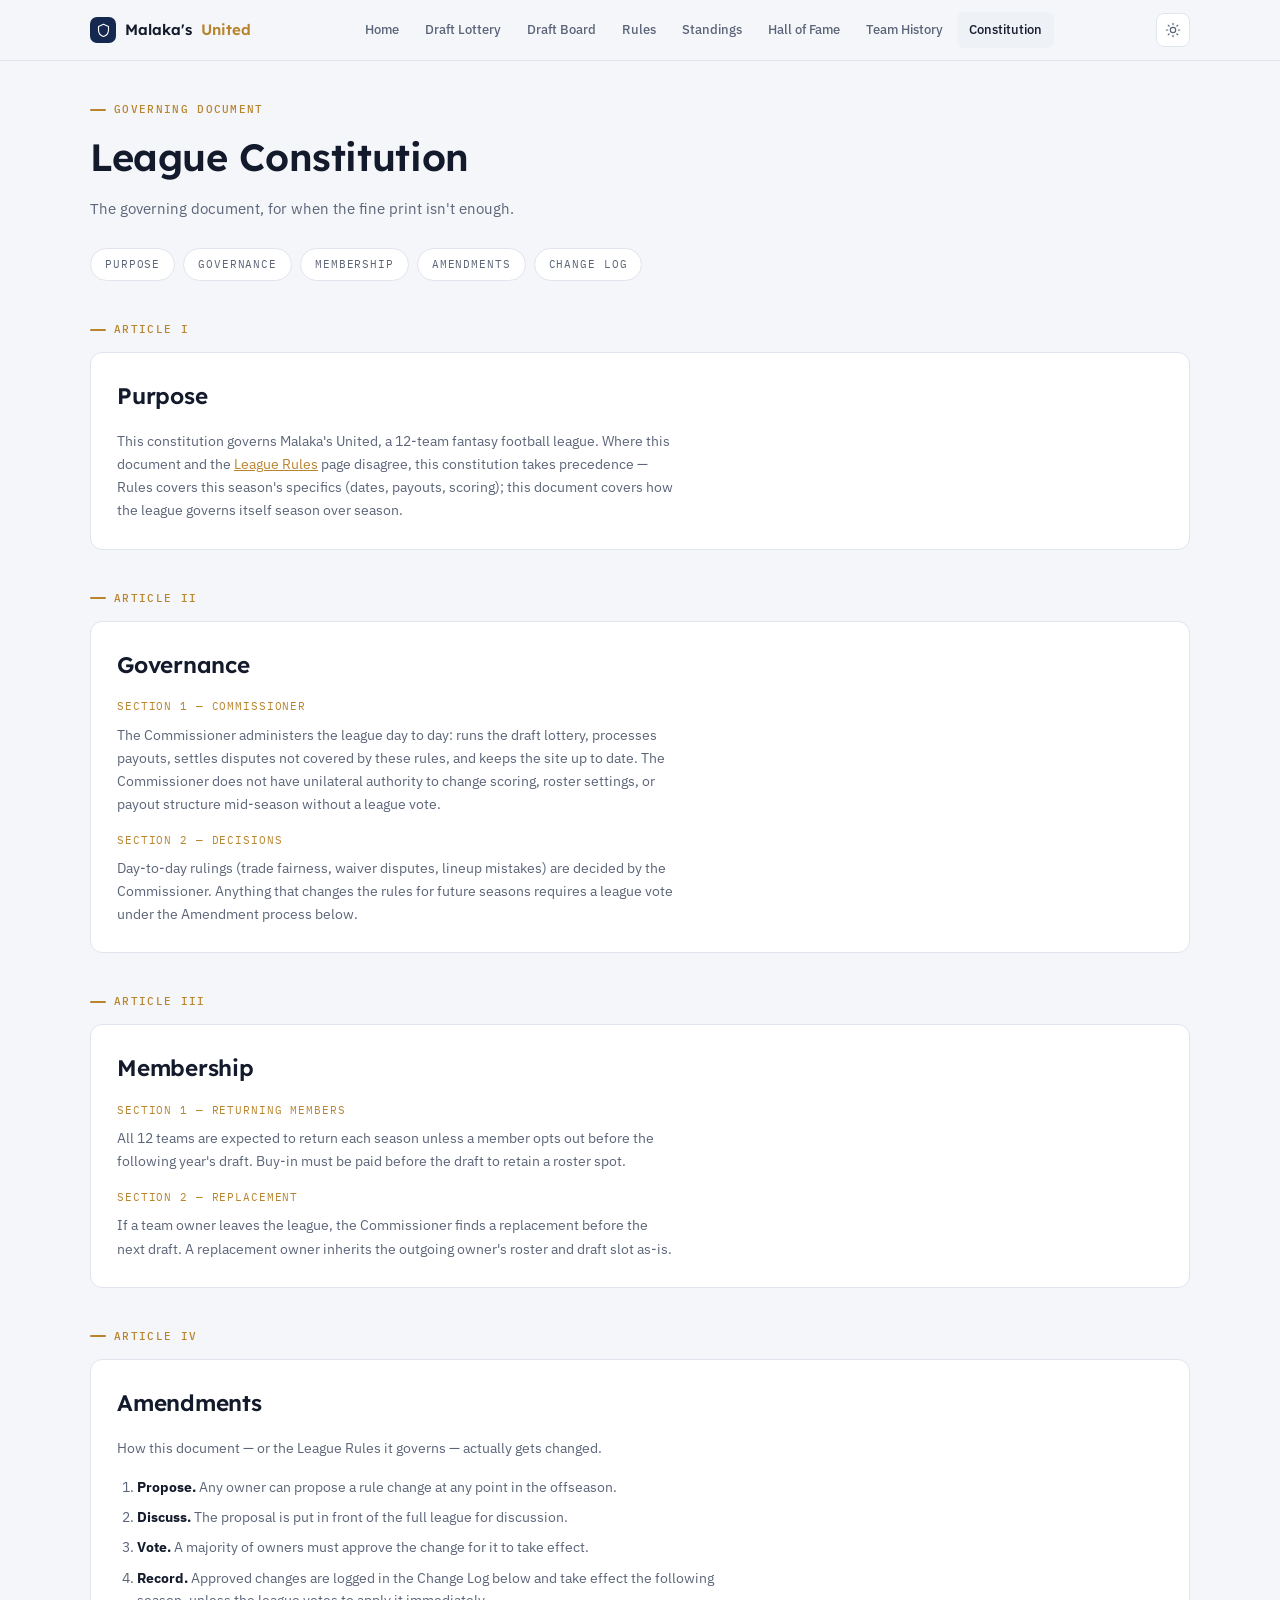
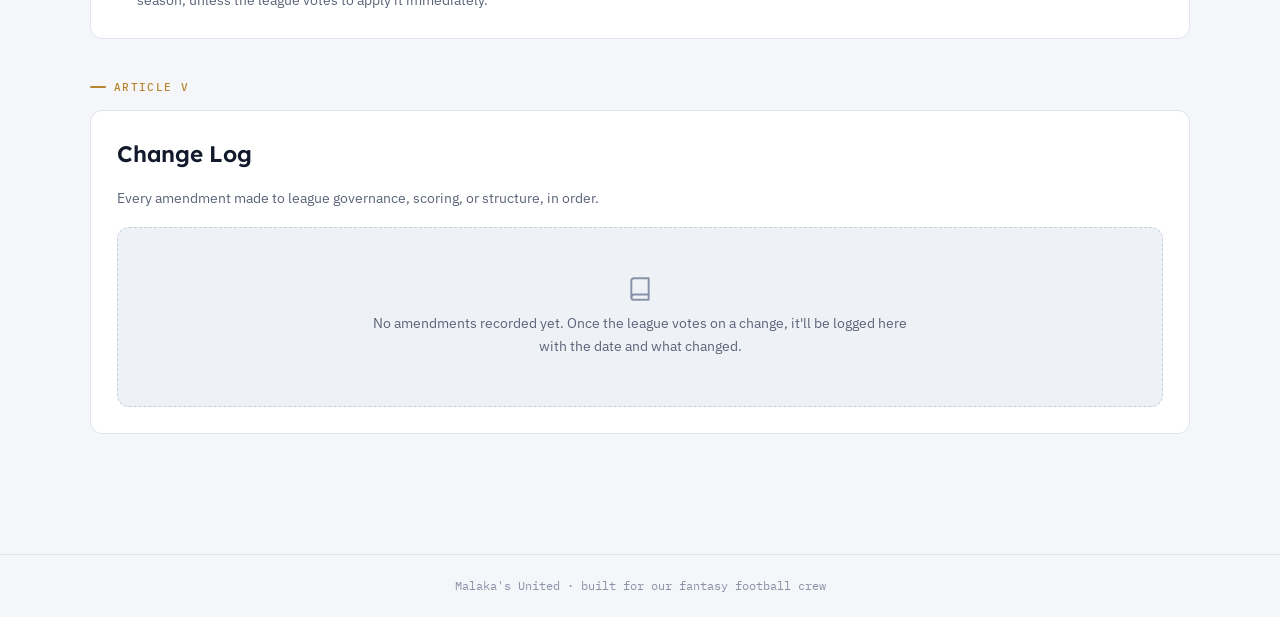
==== commit 7bab27c9: "Add draft board page, projected scores, ESPN sync tweaks - New draft-board.html: round-by-round draf" ====
--- a/constitution.html
+++ b/constitution.html
@@ -80,6 +80,7 @@
     <nav class="nav-links">
       <a href="index.html">Home</a>
       <a href="draft-lottery.html">Draft Lottery</a>
+      <a href="draft-board.html">Draft Board</a>
       <a href="rules.html">Rules</a>
       <a href="standings.html">Standings</a>
       <a href="hall-of-fame.html">Hall of Fame</a>
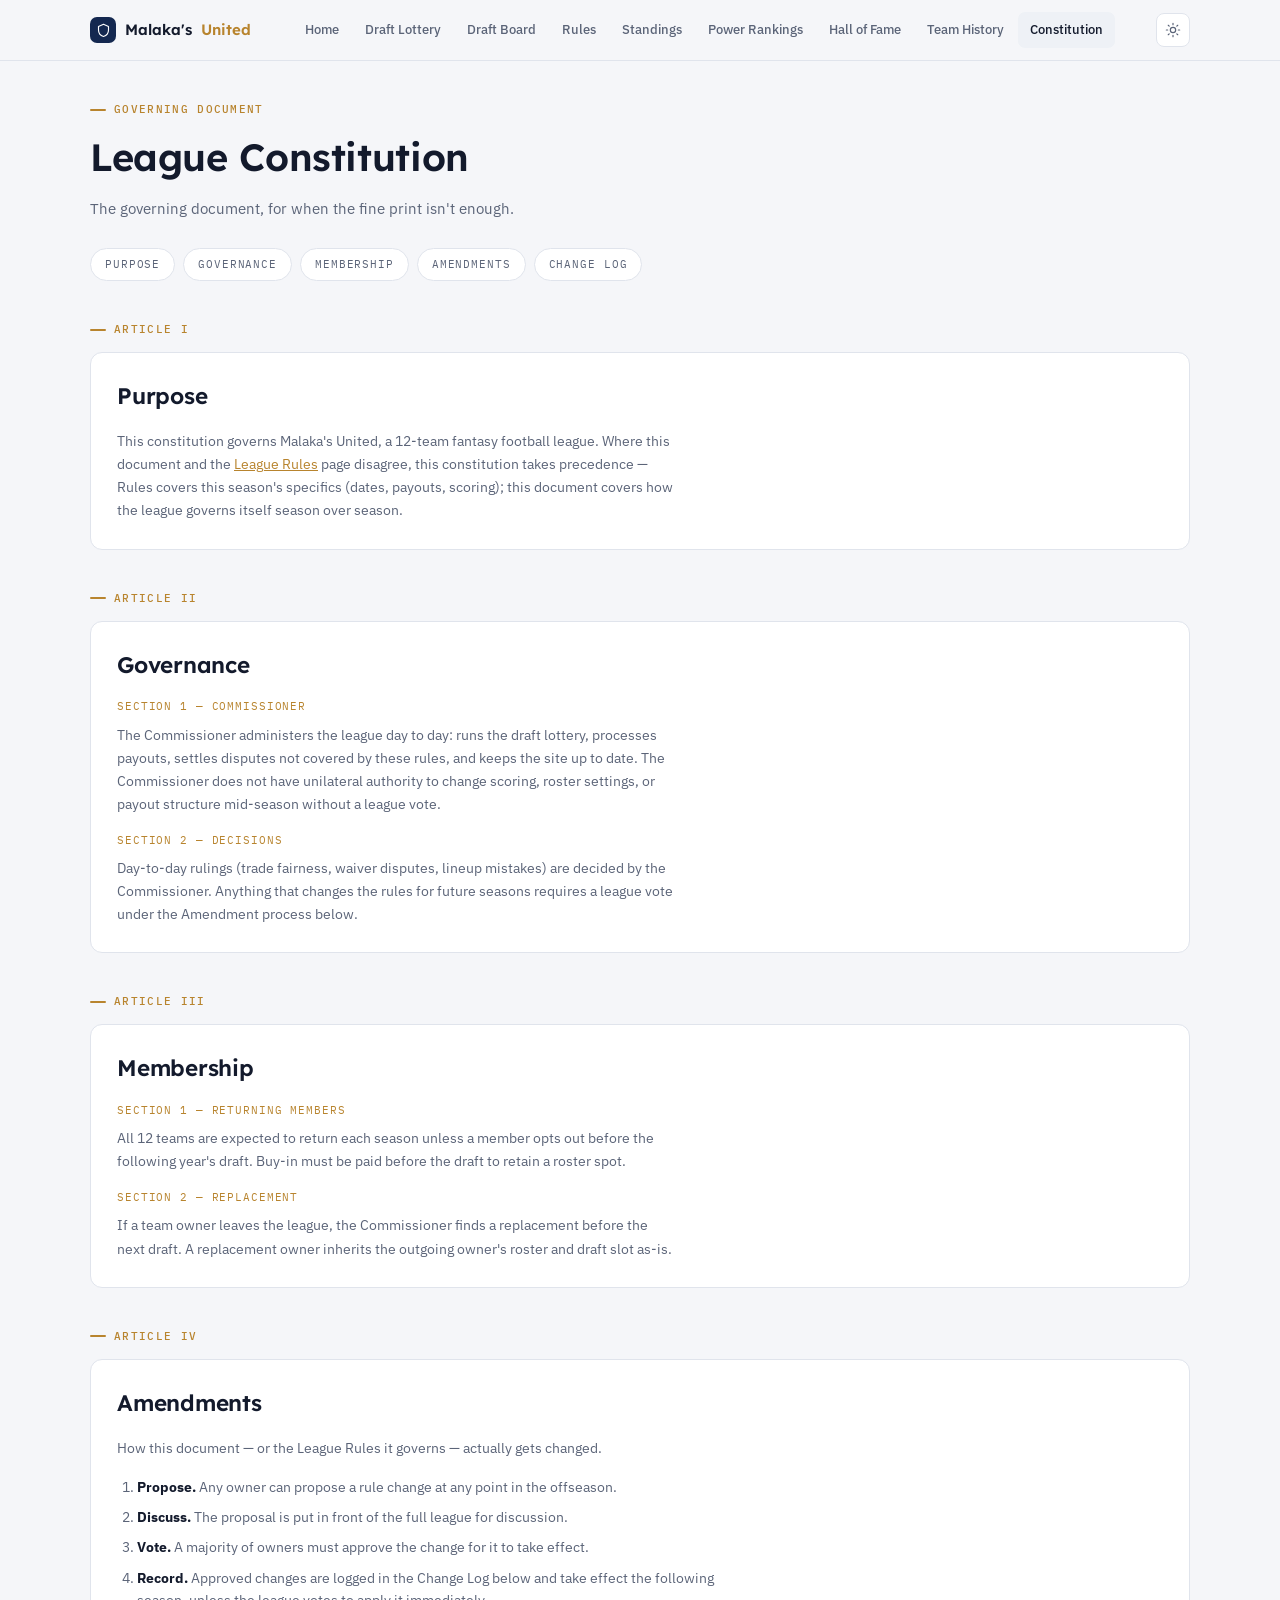
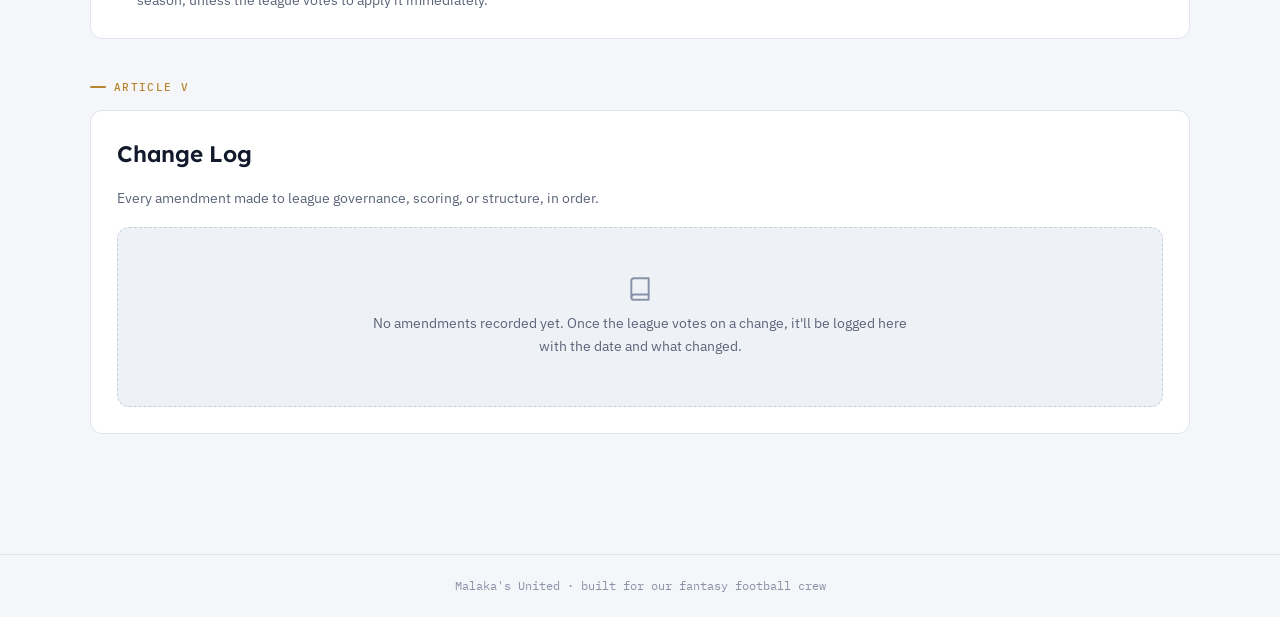
==== commit 650a9924: "Add Power Rankings page with weekly historical + 2026 preseason model - New model blends win%, seaso" ====
--- a/constitution.html
+++ b/constitution.html
@@ -83,6 +83,7 @@
       <a href="draft-board.html">Draft Board</a>
       <a href="rules.html">Rules</a>
       <a href="standings.html">Standings</a>
+      <a href="power-rankings.html">Power Rankings</a>
       <a href="hall-of-fame.html">Hall of Fame</a>
       <a href="team-history.html">Team History</a>
       <a href="constitution.html" class="current">Constitution</a>
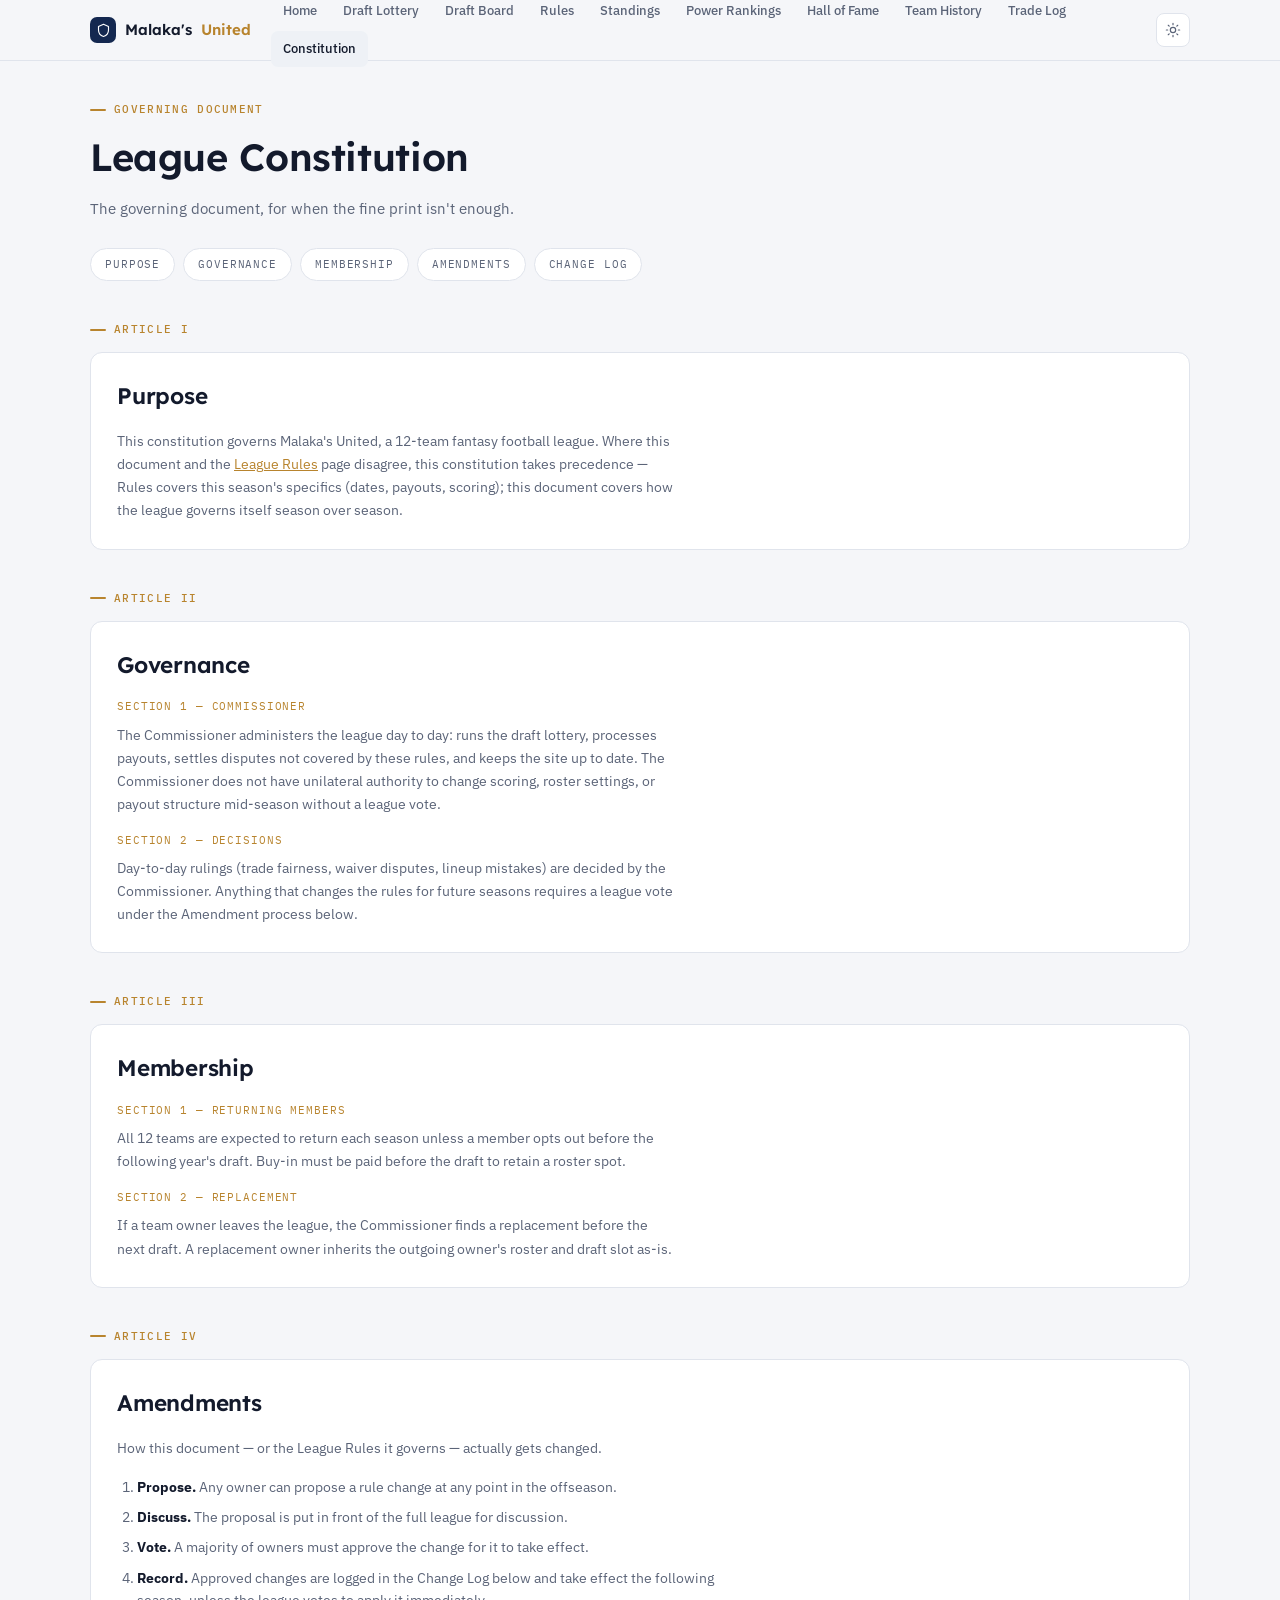
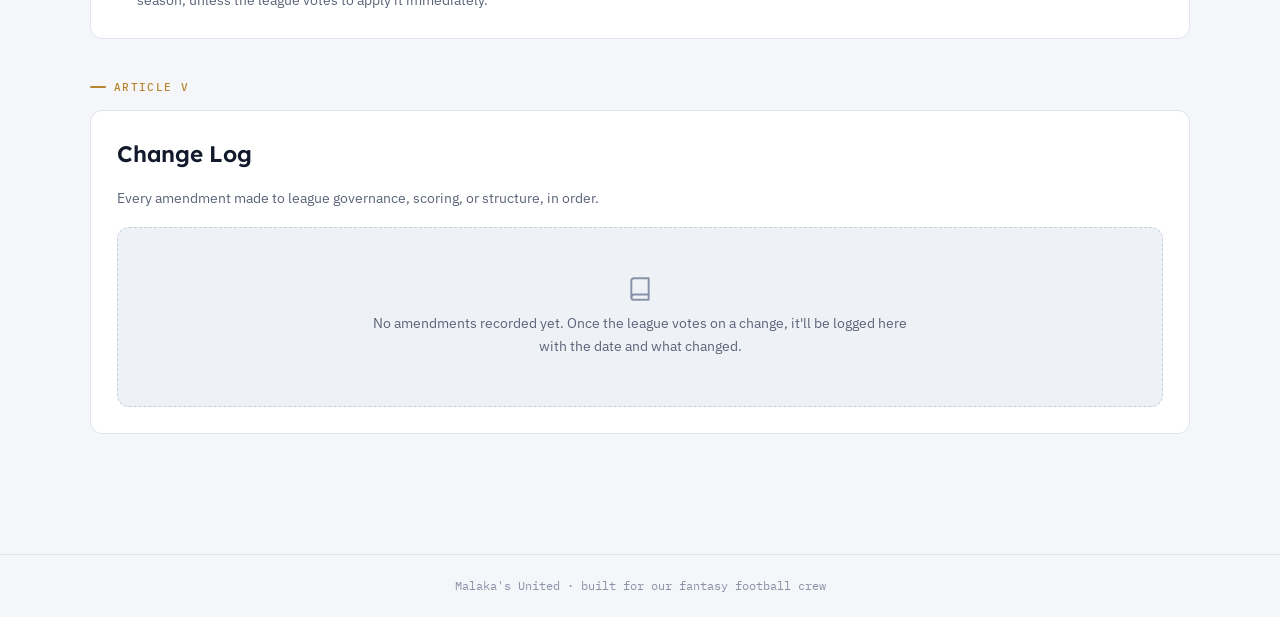
==== commit 41bd6519: "Add Trade Log page, filterable by owner, player, and season - New trades.html: filter dropdowns for " ====
--- a/constitution.html
+++ b/constitution.html
@@ -86,6 +86,7 @@
       <a href="power-rankings.html">Power Rankings</a>
       <a href="hall-of-fame.html">Hall of Fame</a>
       <a href="team-history.html">Team History</a>
+      <a href="trades.html">Trade Log</a>
       <a href="constitution.html" class="current">Constitution</a>
     </nav>
     <div class="nav-right">
--- a/assets/theme.css
+++ b/assets/theme.css
@@ -459,6 +459,16 @@
 }
 select:focus, input:focus { outline: 2px solid var(--focus-ring); outline-offset: 1px; }
 
+.controls-row { display: flex; align-items: center; gap: 10px; flex-wrap: wrap; }
+.controls-row label {
+  font-family: "IBM Plex Mono", monospace;
+  font-size: 11px;
+  letter-spacing: 0.08em;
+  text-transform: uppercase;
+  color: var(--text-faint);
+}
+select.control-select { min-width: 150px; font-size: 14.5px; }
+
 /* ---- footer ---- */
 .site-footer {
   border-top: 1px solid var(--border);
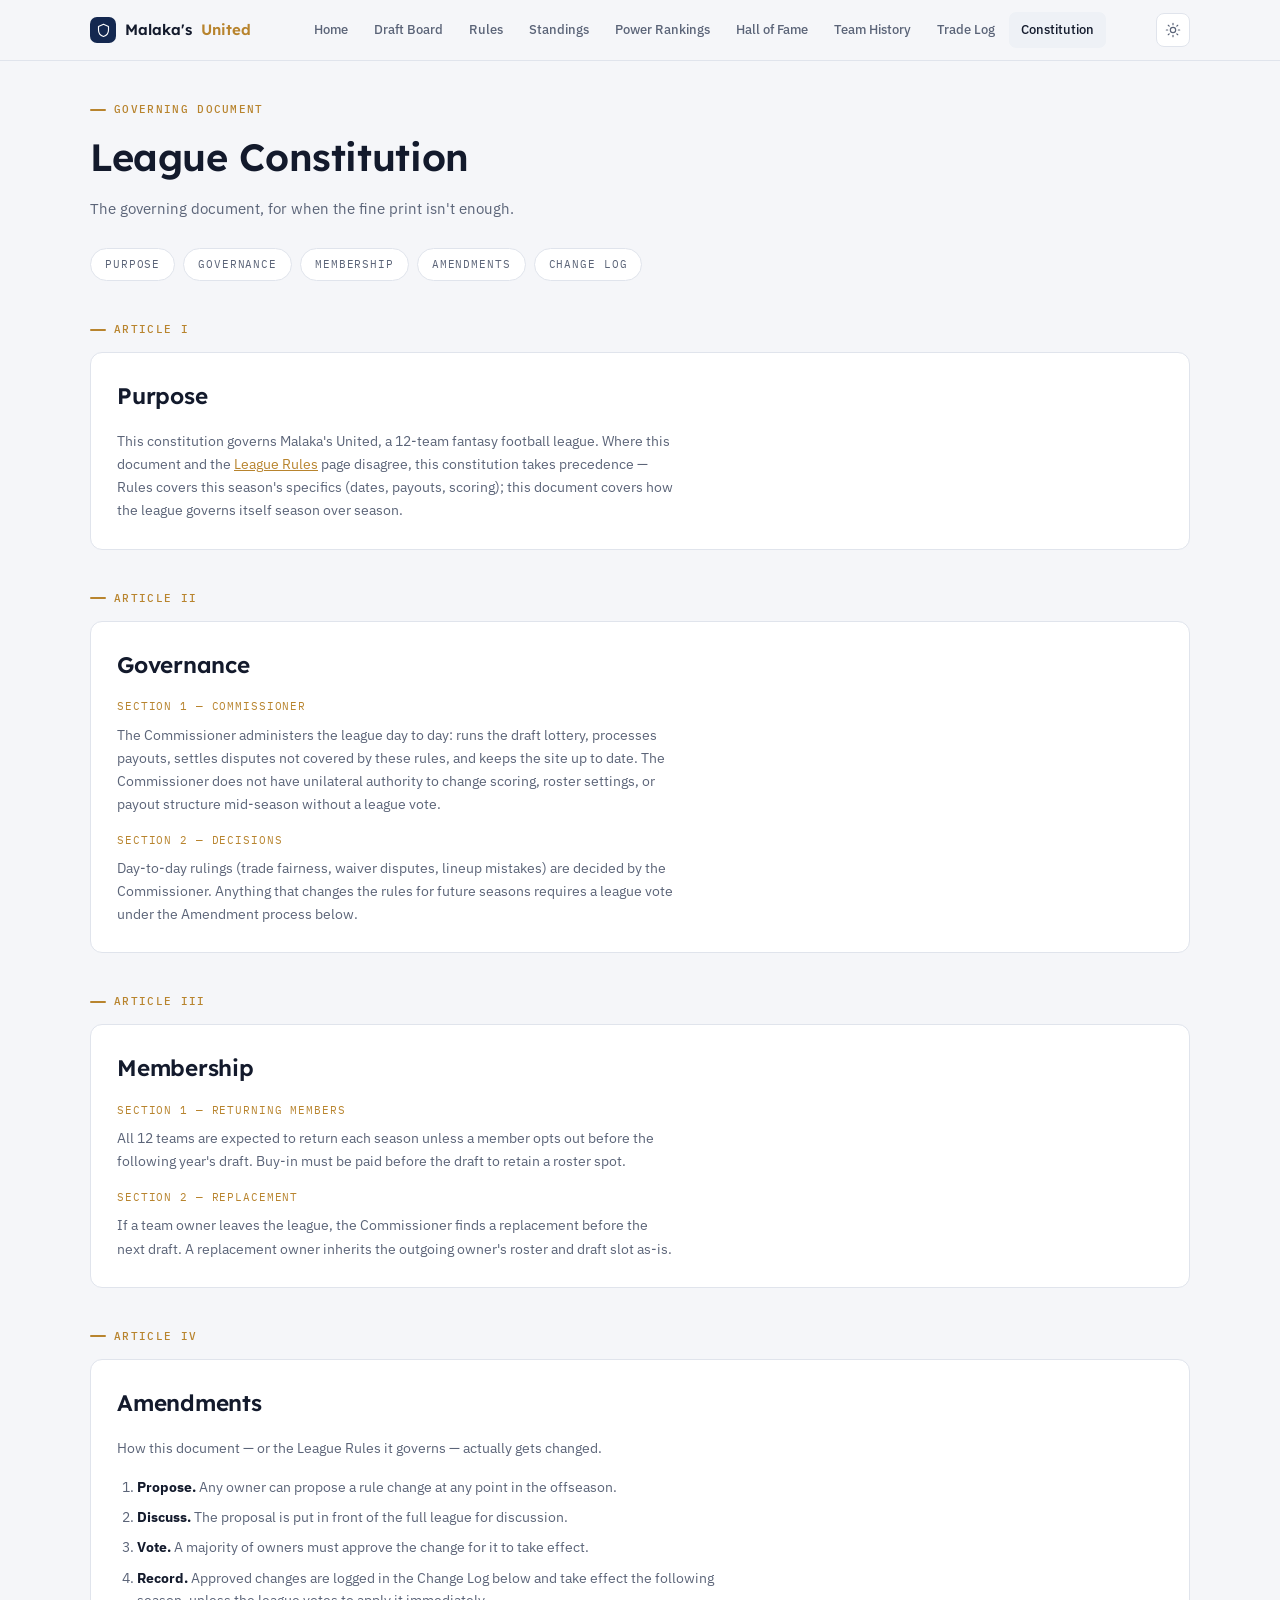
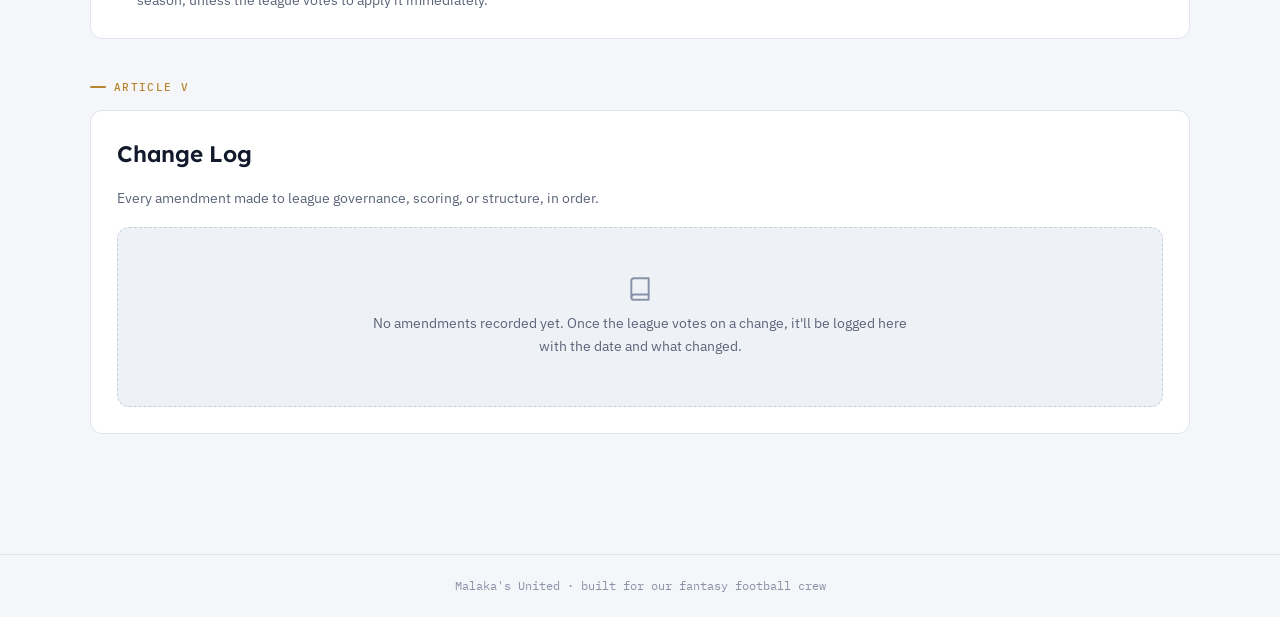
==== commit 0b24e9ef: "Remove Draft Lottery entirely; drop duplicate League Records from Hall of Fame - Deleted draft-lotte" ====
--- a/constitution.html
+++ b/constitution.html
@@ -79,7 +79,6 @@
     </a>
     <nav class="nav-links">
       <a href="index.html">Home</a>
-      <a href="draft-lottery.html">Draft Lottery</a>
       <a href="draft-board.html">Draft Board</a>
       <a href="rules.html">Rules</a>
       <a href="standings.html">Standings</a>
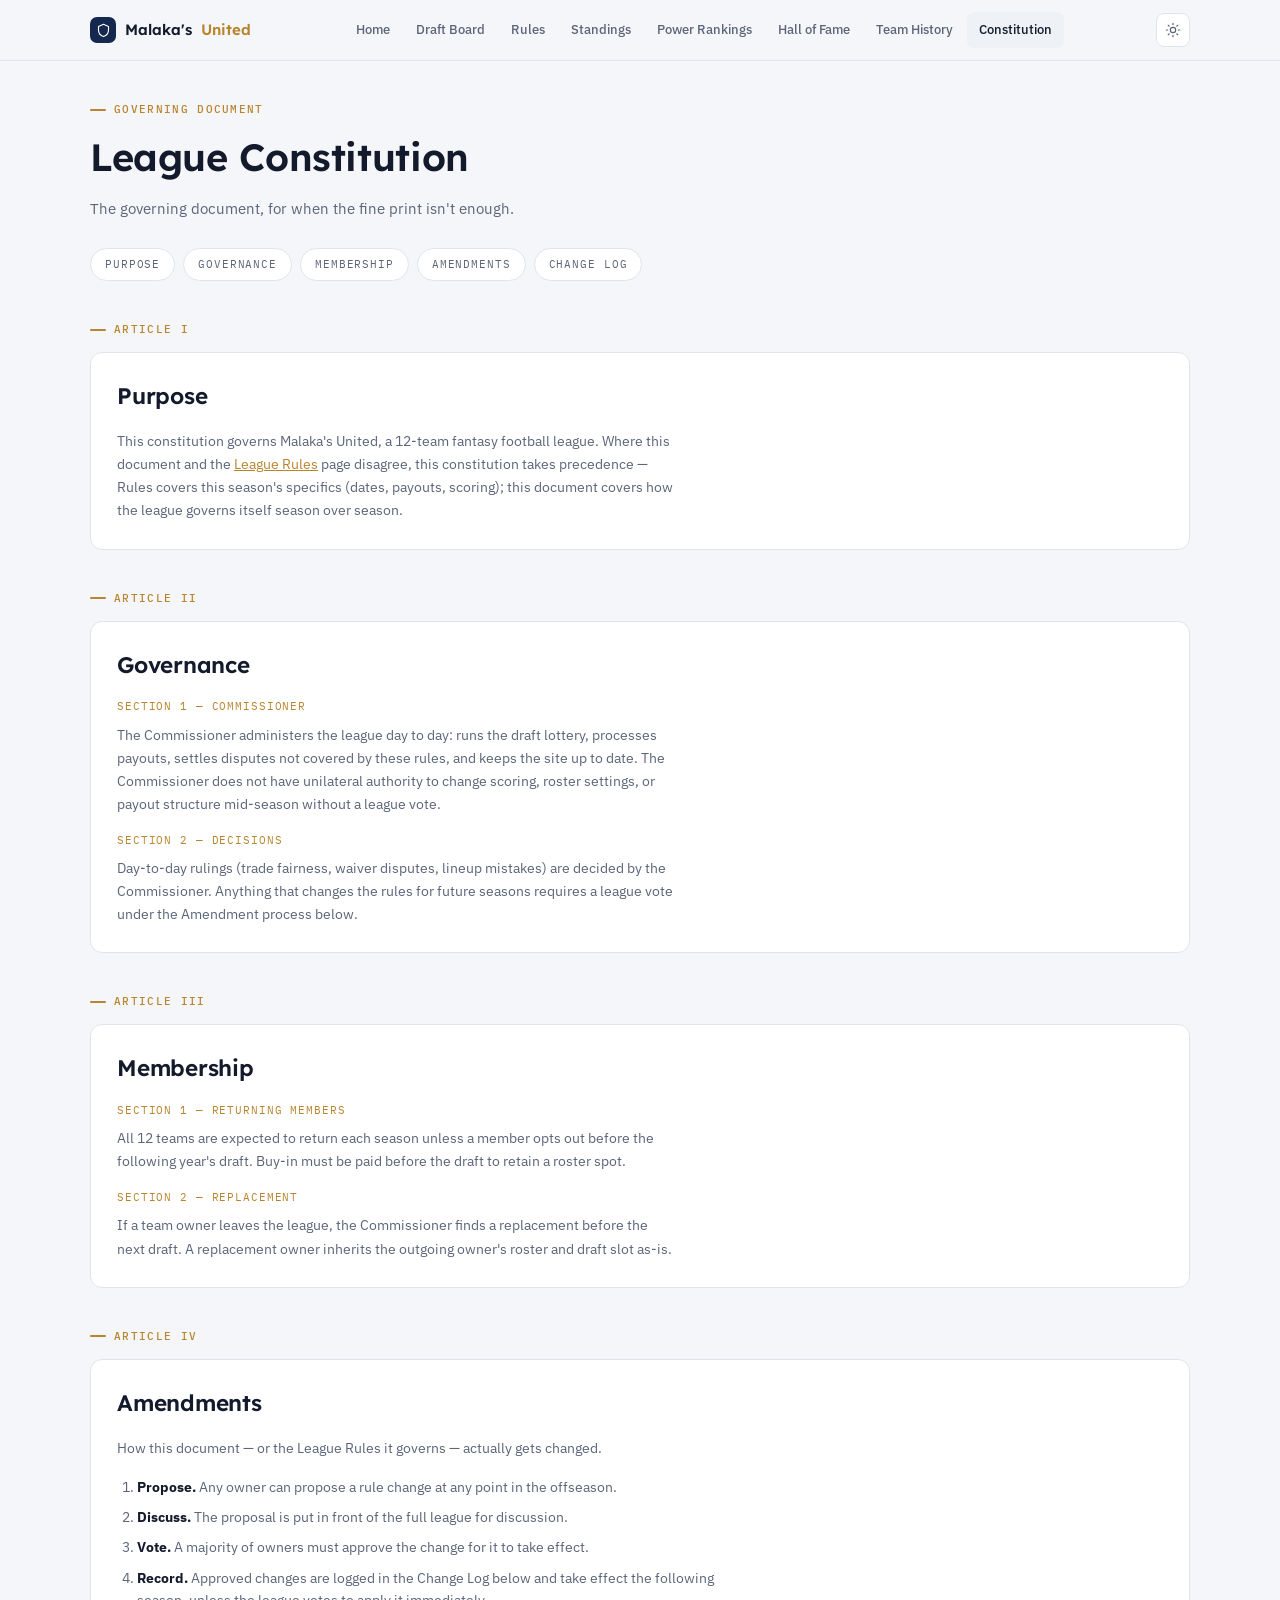
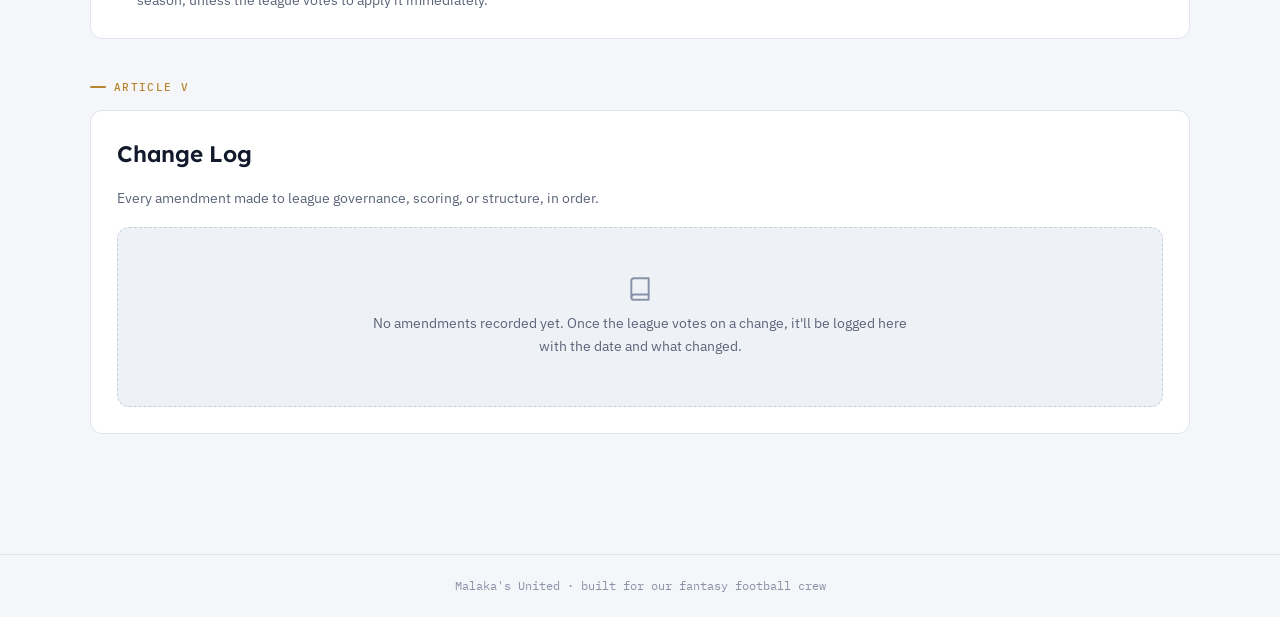
==== commit 356413ac: "Pull Trade Log from the live site — parsing is unverified against real data The site should not show" ====
--- a/constitution.html
+++ b/constitution.html
@@ -85,7 +85,6 @@
       <a href="power-rankings.html">Power Rankings</a>
       <a href="hall-of-fame.html">Hall of Fame</a>
       <a href="team-history.html">Team History</a>
-      <a href="trades.html">Trade Log</a>
       <a href="constitution.html" class="current">Constitution</a>
     </nav>
     <div class="nav-right">
